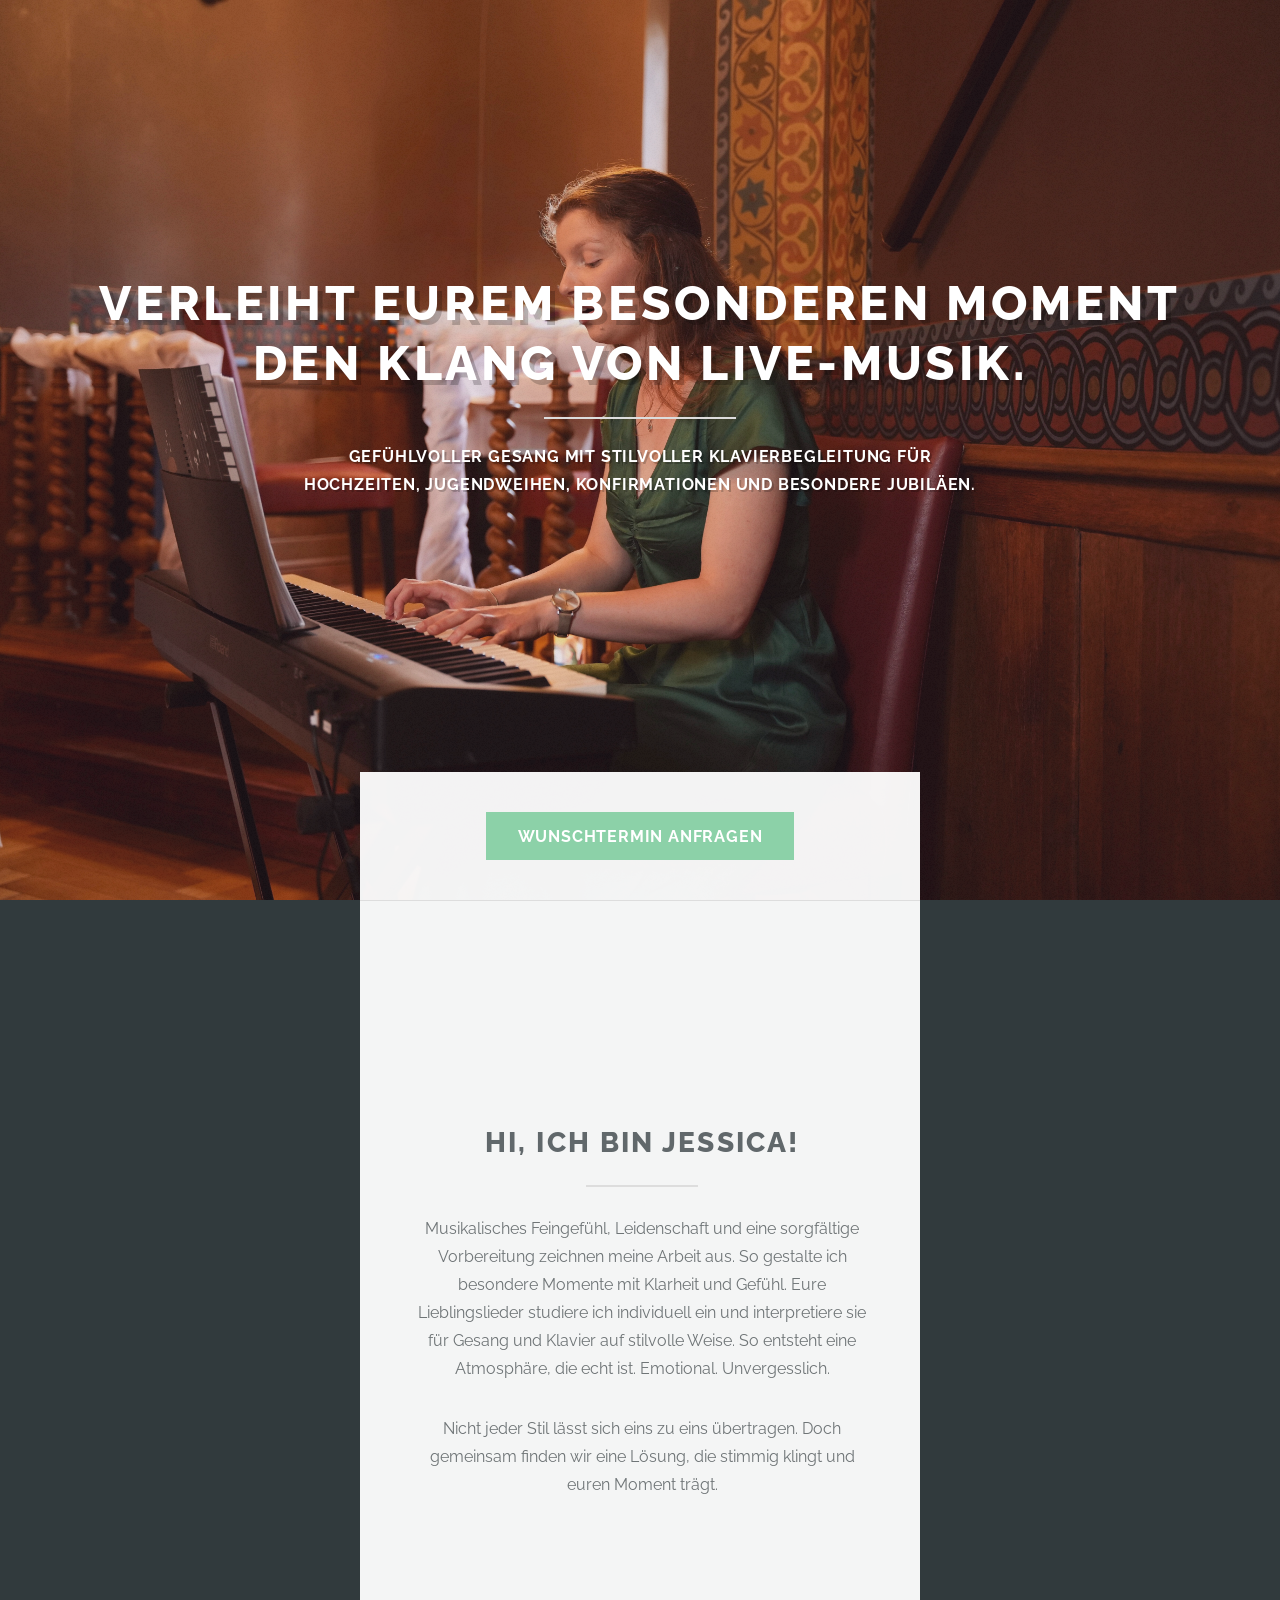
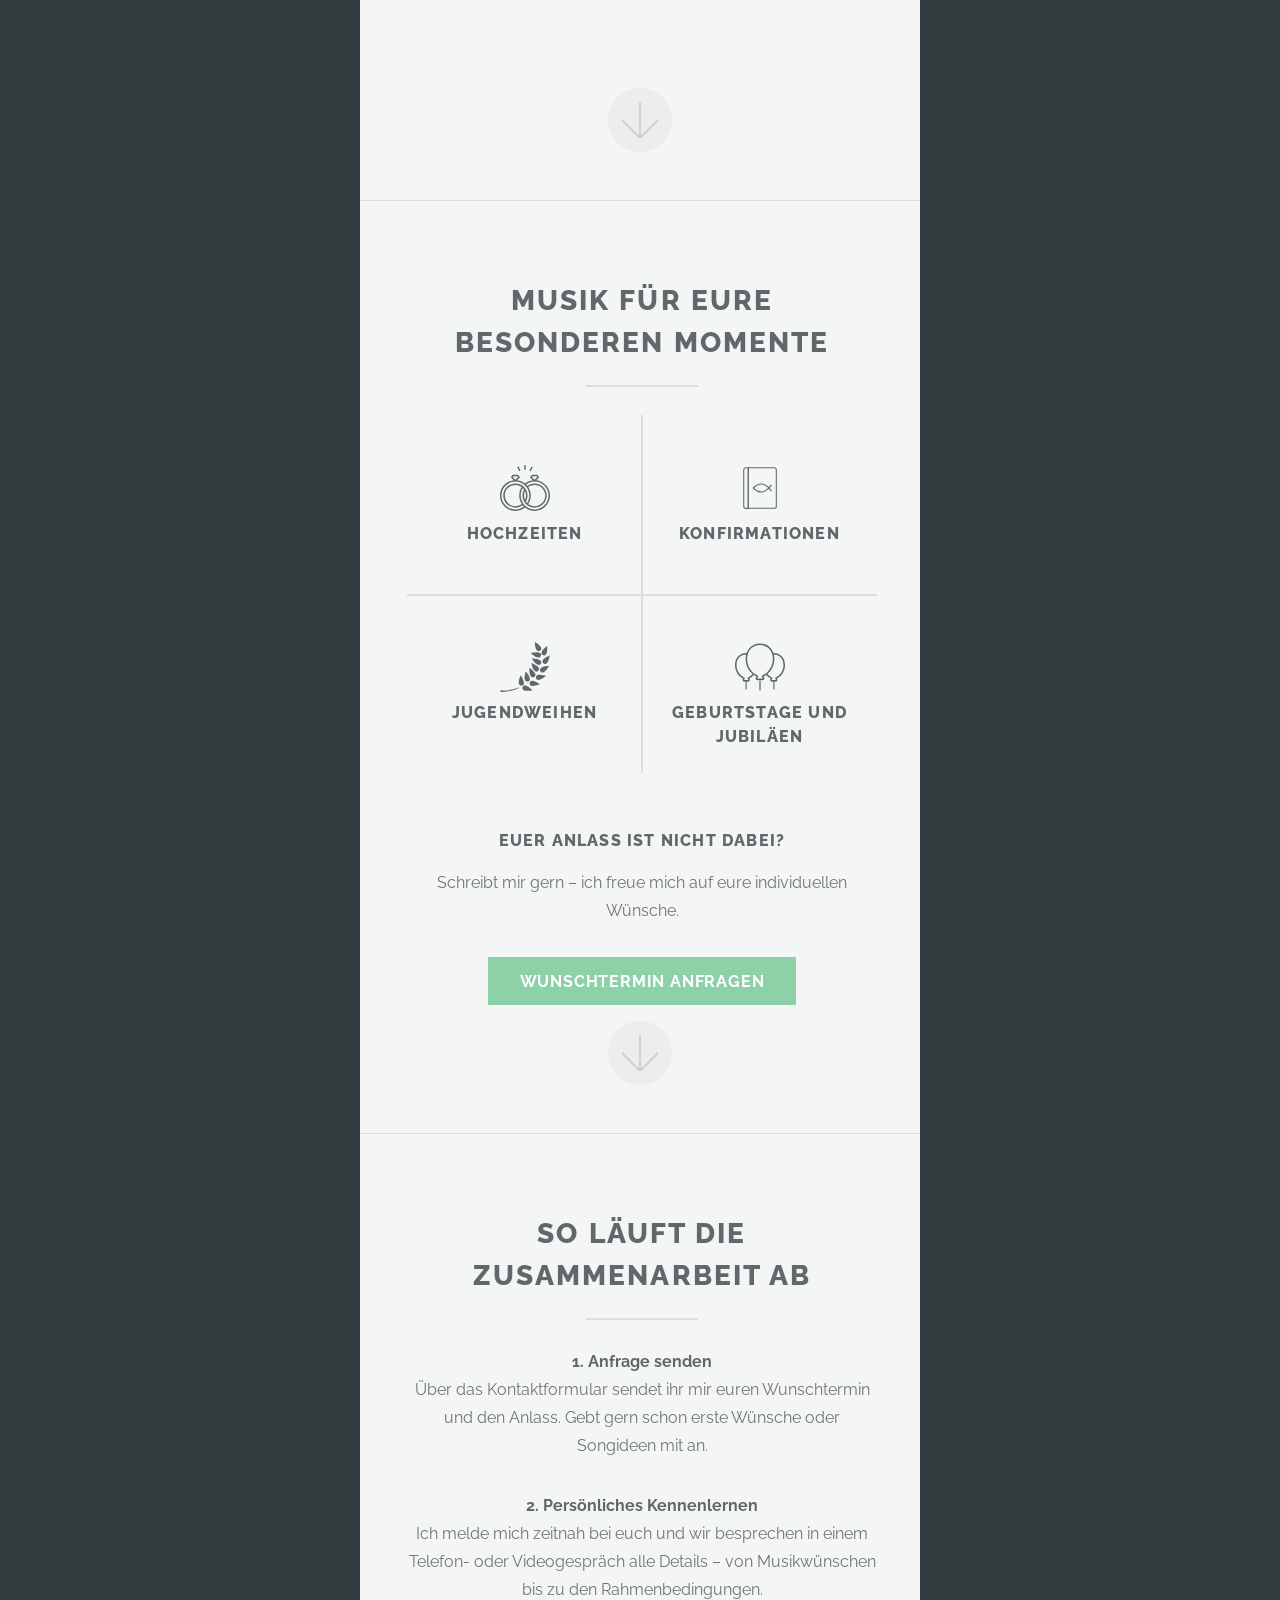
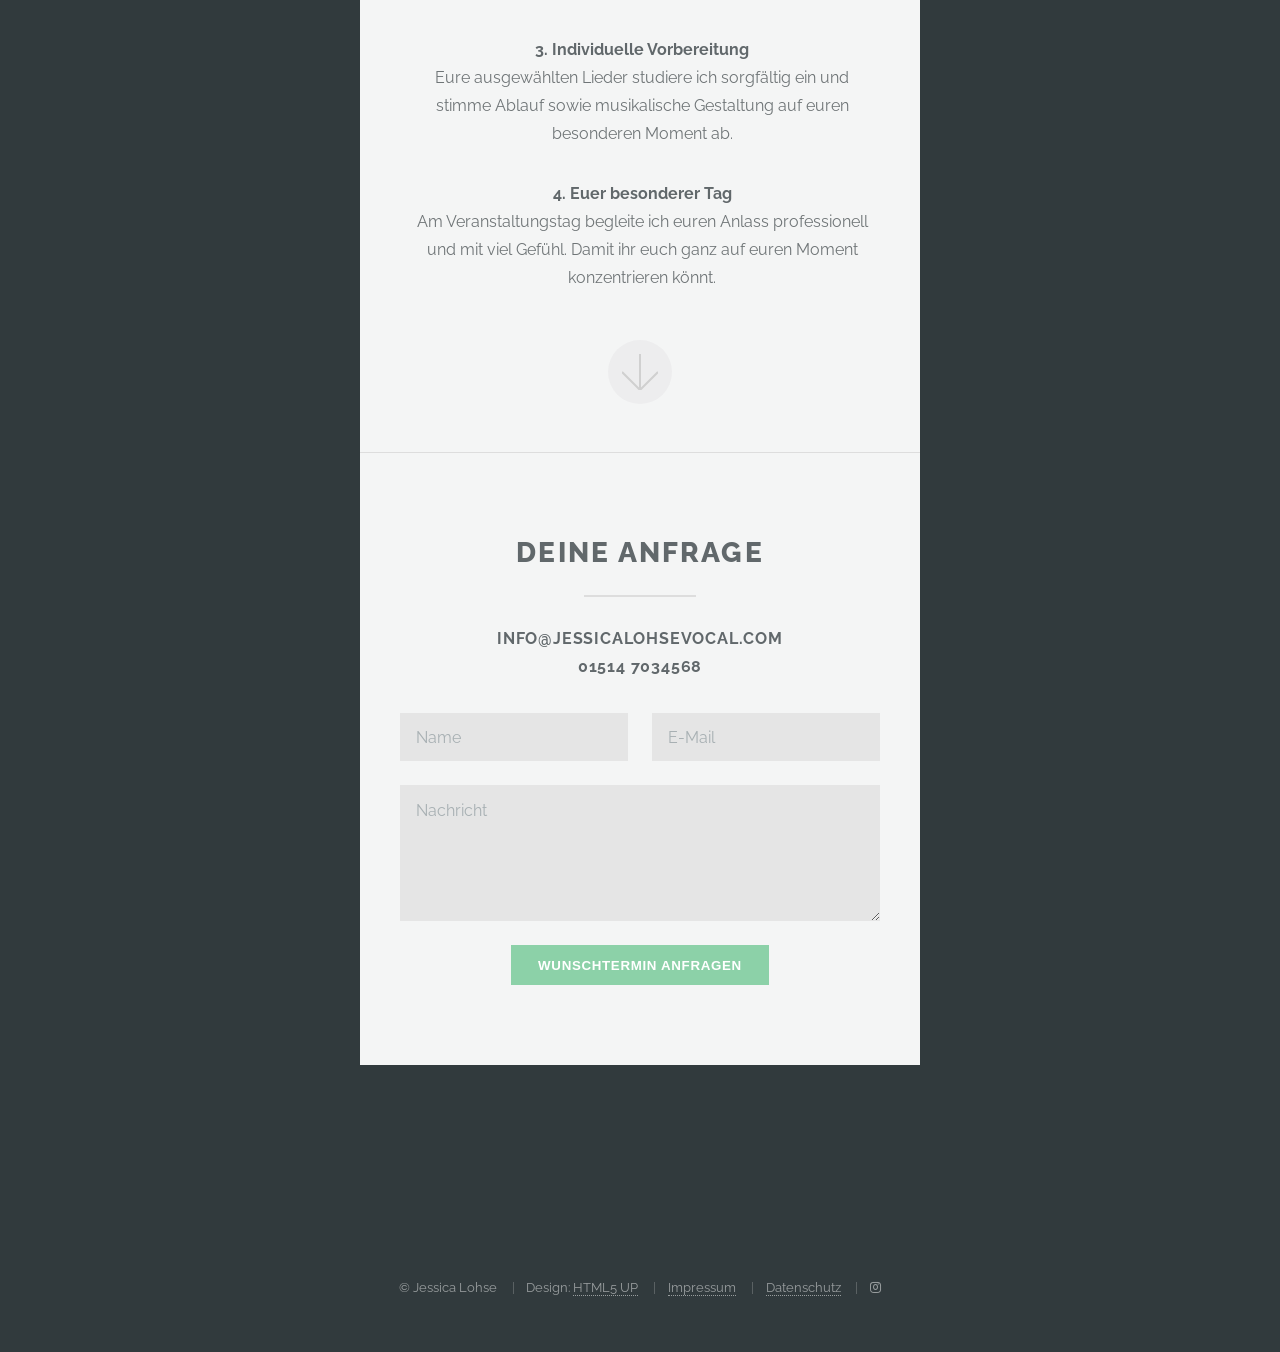
==== index.html @ 5bf58198 "Update index.html" ====
<!DOCTYPE HTML>
<!--
	Highlights by HTML5 UP
	html5up.net | @ajlkn
	Free for personal and commercial use under the CCA 3.0 license (html5up.net/license)
-->
<html>
	<head>
		<title>Highlights by HTML5 UP</title>
		<meta charset="utf-8" />
		<meta name="viewport" content="width=device-width, initial-scale=1, user-scalable=no" />
		<link rel="stylesheet" href="assets/css/main.css" />
	</head>
	<body class="is-preload">

		<!-- Header -->
			<section id="header">
				<header class="major">
					<h1 style="text-shadow: rgba(0,0,0,0.2) 5px 5px;">Verleiht eurem besonderen Moment <br> den Klang von Live-Musik.</h1>
					<p style="text-shadow: rgba(0,0,0,0.2) 2px 2px;">Gefühlvoller Gesang mit stilvoller Klavierbegleitung 
für <br> Hochzeiten, Jugendweihen, Konfirmationen und besondere Jubiläen.</p>
				</header>
				<div class="container">
					<ul class="actions special">
						<li><a href="#footer" class="button primary scrolly">Wunschtermin Anfragen</a></li>
					</ul>
				</div>
			</section>

		<!-- One -->
			<section id="one" class="main special">
				<div class="container">
					<span class="image fit primary">
						<img src="own_images/aboutme_img_1.jpg" alt="" />
						
					</span>
					<div class="content">
						<header class="major">
							<h2>Hi, ich bin Jessica!</h2>
						</header>
						<p>
							Musikalisches Feingefühl, Leidenschaft und eine sorgfältige Vorbereitung zeichnen meine Arbeit aus. So gestalte ich besondere Momente mit Klarheit und Gefühl. Eure Lieblingslieder studiere ich individuell ein und interpretiere sie für Gesang und Klavier auf stilvolle Weise. So entsteht eine Atmosphäre, die echt ist. Emotional. Unvergesslich.
						</p>
						<p>
							Nicht jeder Stil lässt sich eins zu eins übertragen. Doch gemeinsam finden wir eine Lösung, die stimmig klingt und euren Moment trägt.
						</p>
					</div>
					<a href="#two" class="goto-next scrolly">Next</a>
				</div>
			</section>

		<!-- Two -->
			<section id="two" class="main special">
				<div class="container">
					<span class="image fit primary"><img src="own_images/mywork_1.jpg" alt="" /></span>
					<div class="content">
						<header class="major">
							<h2>Musik für eure besonderen Momente</h2>
						</header>
						
						<ul class="icons-grid">
							<li>
								<svg width="50px" height="50px" fill="#61686b" version="1.1" id="Layer_1" xmlns="http://www.w3.org/2000/svg" xmlns:xlink="http://www.w3.org/1999/xlink" 
	 								viewBox="0 0 512 512" xml:space="preserve">
									<g>
										<g>
											<path d="M371.769,176.364l30.47-30.47l-21.71-25.265h-52.305l-21.71,25.265l30.47,30.47
												c-29.557,3.279-57.658,14.863-80.982,33.507c-23.324-18.644-51.425-30.228-80.982-33.507l30.47-30.47l-21.71-25.265h-52.305
												l-21.71,25.265l30.47,30.47C61.471,185.049,0,251.988,0,333.024c0,86.914,70.71,157.625,157.625,157.625
												c35.834,0,70.513-12.2,98.375-34.472c27.862,22.272,62.542,34.472,98.375,34.472C441.29,490.649,512,419.938,512,333.024
												C512,251.988,450.529,185.049,371.769,176.364z M327.237,145.11l7.97-9.275h38.337l7.969,9.275l-27.138,27.138L327.237,145.11z
												M130.486,145.11l7.97-9.275h38.337l7.969,9.275l-27.138,27.138L130.486,145.11z M157.625,475.441
												c-78.529,0-142.417-63.888-142.417-142.417s63.888-142.417,142.417-142.417c34.337,0,67.503,12.392,93.387,34.894
												c8.035,6.984,15.308,14.898,21.618,23.522c17.933,24.508,27.412,53.555,27.412,84.002c0,27.573-7.775,54-22.563,76.946
												c-0.192-0.192-0.376-0.39-0.566-0.583c-0.834-0.847-1.659-1.702-2.465-2.574c-0.357-0.386-0.705-0.781-1.055-1.172
												c-0.661-0.736-1.315-1.479-1.955-2.233c-0.368-0.433-0.731-0.869-1.092-1.308c-0.618-0.751-1.225-1.513-1.823-2.28
												c-0.337-0.432-0.675-0.863-1.005-1.3c-0.655-0.867-1.293-1.748-1.921-2.636c-0.195-0.275-0.396-0.545-0.589-0.823
												c10.887-18.81,16.619-40.153,16.619-62.037c0-21.925-5.759-43.301-16.685-62.137l0.061-0.096l-2.58-4.072
												c-4.983-7.859-10.817-15.117-17.407-21.662c-2.197-2.182-4.478-4.285-6.839-6.304l-6.234-5.332l-0.161,0.22
												c-21.339-15.929-47.37-24.62-74.156-24.62c-68.375,0-124.002,55.628-124.002,124.002s55.627,124.001,124.002,124.001
												c26.853,0,52.947-8.733,74.315-24.737c0.095,0.118,0.196,0.231,0.291,0.348c0.539,0.661,1.092,1.311,1.641,1.964
												c0.423,0.501,0.841,1.007,1.269,1.503c0.586,0.677,1.185,1.342,1.782,2.01c0.409,0.457,0.812,0.92,1.226,1.372
												c0.656,0.716,1.326,1.418,1.995,2.122c0.37,0.389,0.734,0.787,1.108,1.172c0.815,0.841,1.646,1.666,2.48,2.488
												c0.228,0.225,0.449,0.456,0.677,0.68C219.606,465.022,189.107,475.441,157.625,475.441z M289.077,246.04
												c18.767-14.095,41.689-21.81,65.298-21.81c59.989,0,108.794,48.805,108.794,108.794c0,59.989-48.805,108.792-108.794,108.792
												c-23.608,0-46.531-7.715-65.298-21.81c17.142-25.819,26.172-55.735,26.172-86.984C315.249,301.775,306.22,271.858,289.077,246.04z
												M256,379.489c-6.834-14.454-10.418-30.285-10.418-46.465c0-16.18,3.584-32.012,10.418-46.465
												c6.834,14.454,10.418,30.285,10.418,46.465C266.418,349.204,262.834,365.035,256,379.489z M222.923,246.04
												c-17.142,25.819-26.172,55.735-26.172,86.984c0,31.248,9.029,61.165,26.172,86.984c-18.767,14.095-41.69,21.81-65.298,21.81
												c-59.989,0-108.794-48.804-108.794-108.793S97.636,224.23,157.625,224.23C181.234,224.23,204.156,231.945,222.923,246.04z
												M354.375,475.441c-34.337,0-67.503-12.392-93.387-34.894c-8.034-6.983-15.308-14.898-21.618-23.522
												c-17.933-24.508-27.412-53.555-27.412-84.001c0-27.573,7.775-54.001,22.562-76.946c0.194,0.194,0.38,0.394,0.572,0.589
												c0.833,0.845,1.656,1.698,2.46,2.569c0.355,0.384,0.701,0.778,1.05,1.167c0.664,0.739,1.32,1.485,1.964,2.243
												c0.364,0.429,0.724,0.862,1.082,1.296c0.622,0.756,1.233,1.522,1.835,2.294c0.334,0.428,0.669,0.855,0.997,1.289
												c0.655,0.867,1.292,1.748,1.921,2.635c0.196,0.277,0.398,0.548,0.591,0.827c-10.887,18.81-16.619,40.153-16.619,62.038
												c0,21.925,5.759,43.3,16.685,62.136l-0.062,0.096l2.581,4.072c6.643,10.478,14.8,19.888,24.245,27.966l6.234,5.332l0.161-0.221
												c21.34,15.929,47.369,24.62,74.156,24.62c68.375,0,124.002-55.626,124.002-124.001s-55.626-124.001-124.002-124.001
												c-26.853,0-52.947,8.733-74.315,24.738c-0.095-0.118-0.196-0.231-0.291-0.348c-0.538-0.66-1.089-1.309-1.638-1.96
												c-0.424-0.503-0.844-1.011-1.274-1.508c-0.58-0.67-1.173-1.329-1.764-1.989c-0.416-0.464-0.825-0.935-1.246-1.394
												c-0.642-0.701-1.298-1.387-1.951-2.075c-0.385-0.406-0.763-0.818-1.153-1.221c-0.781-0.805-1.577-1.594-2.373-2.382
												c-0.262-0.259-0.516-0.525-0.78-0.783c24.804-19.075,55.302-29.493,86.786-29.493c78.529,0,142.417,63.888,142.417,142.417
												C496.792,411.554,432.904,475.441,354.375,475.441z"/>
										</g>
									</g>
									<g>
										<g>
											<rect x="248.396" y="21.351" width="15.208" height="47.344"/>
										</g>
									</g>
									<g>
										<g>
											
												<rect x="294.983" y="52.217" transform="matrix(0.4198 -0.9076 0.9076 0.4198 130.5873 323.9224)" width="47.343" height="15.207"/>
										</g>
									</g>
									<g>
										<g>
											<rect x="185.738" y="36.156" transform="matrix(0.9076 -0.4198 0.4198 0.9076 -7.2537 86.6932)" width="15.207" height="47.343"/>
										</g>
									</g>
								</svg>
								<h3>Hochzeiten</h3>
							</li>
							<li>
								<svg width="50px" height="50px" viewBox="0 0 48 48" xmlns="http://www.w3.org/2000/svg">
									<defs>
										<style>.a{fill:none;stroke:#61686b;stroke-linecap:round;stroke-linejoin:round;}</style>
									</defs>
									<path class="a" d="M8.4,6.45v35.1a2,2,0,0,0,1.95,2h2.38V4.5H10.35A2,2,0,0,0,8.4,6.45Z"/>
									<path class="a" d="M12.73,4.5v39H37.65a2,2,0,0,0,2-2V6.45a2,2,0,0,0-2-1.95Z"/>
									<path class="a" d="M34.86,21.28c-2.42,3.28-5.75,6.56-9.85,6.56-2.92,0-5.46-1.83-7.55-3.84,2.09-2,4.63-3.84,7.55-3.84,4.1,0,7.43,3.28,9.85,6.56"/>
								</svg>
								<h3>Konfirmationen</h3>
							</li>
							<li>
								<svg height="50px" width="50px" version="1.1" id="Capa_1" xmlns="http://www.w3.org/2000/svg" xmlns:xlink="http://www.w3.org/1999/xlink" 
	 								viewBox="0 0 26 26" xml:space="preserve">
									<g>
										<path style="fill:#61686b;" d="M21.184,2.555c0.688,1.202,0.125,1.662-0.436,1.977c-0.561,0.314-1.235,0.425-1.921-0.774
											C18.136,2.556,18.11,0,18.11,0S20.494,1.354,21.184,2.555z"/>
										<path style="fill:#61686b;" d="M24.16,6.004c-0.595,1.251-1.292,1.053-1.87,0.775c-0.581-0.283-1.056-0.773-0.467-2.02
											c0.595-1.254,2.674-2.736,2.674-2.736S24.751,4.754,24.16,6.004z"/>
										<path style="fill:#61686b;" d="M24.564,10.728c-0.897,1.056-1.521,0.685-2.006,0.267c-0.487-0.421-0.82-1.018,0.07-2.071
											c0.895-1.06,3.291-1.954,3.291-1.954S25.458,9.672,24.564,10.728z"/>
										<path style="fill:#61686b;" d="M20.565,9.336c1.229,0.716,0.978,1.396,0.65,1.949c-0.329,0.554-0.863,0.984-2.09,0.271
											c-1.232-0.715-2.59-2.946-2.59-2.946S19.333,8.622,20.565,9.336z"/>
										<path style="fill:#61686b;" d="M22.944,15.583c-1.202,0.688-1.662,0.128-1.979-0.431c-0.315-0.561-0.426-1.237,0.771-1.925
											c1.201-0.691,3.759-0.721,3.759-0.721S24.145,14.893,22.944,15.583z"/>
										<path style="fill:#61686b;" d="M19.835,13.057c0.88,1.121,0.393,1.659-0.114,2.052c-0.509,0.396-1.169,0.596-2.045-0.521
											c-0.878-1.121-1.312-3.695-1.312-3.695S18.956,11.94,19.835,13.057z"/>
										<path style="fill:#61686b;" d="M20.428,19.678c-1.366,0.24-1.607-0.443-1.716-1.076c-0.108-0.636,0.015-1.307,1.372-1.55
											c1.367-0.243,3.783,0.597,3.783,0.597S21.786,19.434,20.428,19.678z"/>
										<path style="fill:#61686b;" d="M18.198,16.285c0.601,1.292,0,1.704-0.584,1.971c-0.587,0.266-1.271,0.311-1.866-0.975
											c-0.601-1.293-0.432-3.9-0.432-3.9S17.602,14.995,18.198,16.285z"/>
										<path style="fill:#61686b;" d="M15.474,18.787c0.245,1.4-0.438,1.645-1.07,1.753c-0.636,0.103-1.312-0.028-1.555-1.424
											c-0.245-1.404,0.587-3.88,0.587-3.88S15.228,17.385,15.474,18.787z"/>
										<path style="fill:#61686b;" d="M16.792,22.827c-1.409-0.209-1.424-0.937-1.327-1.57c0.104-0.638,0.44-1.234,1.843-1.024
											c1.409,0.211,3.496,1.783,3.496,1.783S18.197,23.037,16.792,22.827z"/>
										<path style="fill:#61686b;" d="M12.398,21.047c0.102,1.42-0.603,1.594-1.244,1.637c-0.643,0.037-1.3-0.164-1.403-1.576
											c-0.098-1.422,0.983-3.799,0.983-3.799S12.299,19.63,12.398,21.047z"/>
										<path style="fill:#61686b;" d="M12.762,25.197c-1.344-0.477-1.221-1.192-1.001-1.796c0.221-0.606,0.668-1.127,2.005-0.654
											c1.342,0.477,3.088,2.419,3.088,2.419S14.1,25.67,12.762,25.197z"/>
										<path style="fill:#61686b;" d="M20.163,5.464c1.366,0.37,1.298,1.096,1.126,1.712c-0.174,0.621-0.579,1.175-1.939,0.806
											c-1.371-0.37-3.243-2.17-3.243-2.17S18.798,5.095,20.163,5.464z"/>
										<path style="fill:#61686b;" d="M10.638,23.44c0,0-6.453,2.538-10.479,1.634C-0.157,25.45,0.605,26,0.605,26
											S6.465,26.091,10.638,23.44z"/>
									</g>
								</svg>
								<h3>Jugendweihen</h3>
							</li>
							<li>
								<svg width="50px" height="50px" version="1.1" id="_x32_" xmlns="http://www.w3.org/2000/svg" xmlns:xlink="http://www.w3.org/1999/xlink" 
									viewBox="0 0 512 512"  xml:space="preserve">
									<style type="text/css">
										.st0{fill:#61686b;}
									</style>
									<g>
										<rect x="392.76" y="410.812" class="st0" width="11.866" height="74.947"/>
										<path class="st0" d="M511.898,241.417c1.332-37.396-10.404-70.917-33.036-94.396c-20.936-21.726-49.986-33.708-81.688-33.708
											c-1.152,0-2.304,0-3.442,0.065c-7.143-21.053-18.336-39.758-33.164-55.065C333.755,30.472,296.605,15.171,256,15.171
											c-40.599,0-77.756,15.301-104.56,43.141c-14.823,15.307-26.015,34.012-33.158,55.065c-1.152-0.065-2.304-0.065-3.449-0.065
											c-31.709,0-60.752,11.982-81.689,33.708c-22.632,23.48-34.375,57-33.042,94.396C2.587,312.029,46.575,356.872,81.855,374.6
											l-3.028,7.861c-2.058,5.39-1.333,11.439,1.993,16.227c3.209,4.651,8.592,7.433,14.285,7.433h39.389
											c5.81,0,11.193-2.84,14.344-7.433c3.332-4.788,4.056-10.838,1.999-16.227l-3.028-7.861c14.648-7.382,30.797-19.429,44.837-36.121
											c8.773,6.289,17.488,11.309,25.711,15.185l-5.318,13.011c-2.238,5.383-1.63,11.556,1.566,16.33
											c3.274,4.846,8.722,7.751,14.532,7.751H256h26.876c5.81,0,11.257-2.905,14.518-7.751c3.209-4.775,3.817-10.948,1.579-16.33
											l-5.332-13.011c8.23-3.876,16.938-8.896,25.724-15.185c14.027,16.692,30.189,28.74,44.823,36.121l-3.028,7.861
											c-2.044,5.39-1.32,11.439,2.006,16.227c3.145,4.593,8.528,7.433,14.338,7.433h39.402c5.68,0,11.063-2.782,14.272-7.433
											c3.325-4.788,4.05-10.838,1.992-16.227l-3.014-7.861C465.431,356.872,509.413,312.029,511.898,241.417z M127.598,365.82
											l8.527,22.276l-0.181,1.572c-0.362,0.479-0.841,0.725-1.45,0.725H95.106c-0.543,0-1.093-0.246-1.397-0.725l-0.182-1.572
											l8.476-22.276c-33.281-9.737-83.681-53.849-86.166-124.947c-2.484-67.895,41.692-111.282,97.967-111.826
											c-3.752,15.916-5.39,32.919-4.782,50.647c2.478,69.046,35.52,119.02,71.163,149.157C163.48,348.578,143.579,361.169,127.598,365.82
											z M322.316,316.267c-4.115,3.63-8.282,6.839-12.461,9.802c-12.824,9.136-25.595,15.431-36.904,18.698l11.49,27.891l-0.181,1.579
											c-0.297,0.486-0.841,0.783-1.384,0.783H256h-26.863c-0.544,0-1.087-0.298-1.391-0.783l-0.188-1.579l11.497-27.891
											c-11.309-3.268-24.08-9.563-36.91-18.698c-4.18-2.963-8.347-6.172-12.462-9.802c-32.796-28.137-62.745-74.792-64.932-137.117
											c-0.666-17.669,1.087-34.122,4.969-49.074c1.268-5.266,2.84-10.287,4.658-15.185C153.865,62.187,200.63,30.899,256,30.899
											c55.37,0,102.146,31.288,121.634,83.992c1.812,4.898,3.377,9.919,4.659,15.185c3.868,14.952,5.629,31.405,4.956,49.074
											C385.074,241.475,355.119,288.13,322.316,316.267z M409.996,365.82l8.476,22.276l-0.181,1.572
											c-0.298,0.479-0.841,0.725-1.384,0.725h-39.402c-0.595,0-1.087-0.246-1.449-0.725l-0.181-1.572l8.54-22.276
											c-15.981-4.652-35.895-17.242-52.588-36.969c35.636-30.137,68.672-80.11,71.156-149.157c0.608-17.728-1.035-34.731-4.788-50.647
											c56.288,0.544,100.452,43.931,97.968,111.826C493.691,311.971,443.277,356.083,409.996,365.82z"/>
										<polygon class="st0" points="249.581,397.231 249.581,496.829 256,496.829 262.418,496.829 262.418,397.231 256,397.231 	"/>
										<rect x="107.373" y="410.812" class="st0" width="11.872" height="74.947"/>
									</g>
								</svg>
								<h3>Geburtstage und Jubiläen</h3>
							</li>
						</ul>
						<h3>Euer Anlass ist nicht dabei?</h3>
						<p>Schreibt mir gern – ich freue mich auf eure individuellen Wünsche.</p>
						<a href="#footer" class="button primary scrolly">Wunschtermin Anfragen</a>
					</div>
					<a href="#three" class="goto-next scrolly">Next</a>
				</div>
			</section>

		<!-- Three -->
			<section id="three" class="main special">
				<div class="container">
					<span class="image fit primary"><img src="own_images/coworking.JPG" alt="" /></span>
					<div class="content">
						<header class="major">
							<h2>So läuft die Zusammenarbeit ab</h2>
						</header>
						<p>
							<strong>1. Anfrage senden</strong> <br>
							Über das Kontaktformular sendet ihr mir euren Wunschtermin und den Anlass. Gebt gern schon erste Wünsche oder Songideen mit an.
						</p>
						
						<p>
							<strong>2. Persönliches Kennenlernen</strong> <br>
							Ich melde mich zeitnah bei euch und wir besprechen in einem Telefon- oder Videogespräch alle Details – von Musikwünschen bis zu den Rahmenbedingungen.

						</p>
						<p>
							<strong>3. Individuelle Vorbereitung</strong> <br>
													Eure ausgewählten Lieder studiere ich sorgfältig ein und stimme Ablauf sowie musikalische Gestaltung auf euren besonderen Moment ab.

						</p>
						<p>
							<strong>4. Euer besonderer Tag</strong> <br>
													Am Veranstaltungstag begleite ich euren Anlass professionell und mit viel Gefühl. Damit ihr euch ganz auf euren Moment konzentrieren könnt.

						</p>
					</div>
					<a href="#footer" class="goto-next scrolly">Next</a>
				</div>
			</section>

		<!-- Footer -->
			<section id="footer">
				<div class="container">
					<header class="major">
						<h2>Deine Anfrage</h2>
						<p>
							<strong>info@jessicalohsevocal.com</strong> <br>
							<strong>01514 7034568</strong>
						</p>
					</header>
					<form method="POST" action="https://api.web3forms.com/submit">
						<input type="hidden" name="access_key" value="aa236742-1a58-4587-9220-09e4fc767506">
						<div class="row gtr-uniform">
							<div class="col-6 col-12-xsmall">
								<input type="text" name="name" id="name" placeholder="Name" required />
							</div>

							<div class="col-6 col-12-xsmall">
								<input type="email" name="email" id="email" placeholder="E-Mail" required/>
							</div>

							<div class="col-12">
								<textarea name="message" id="message" placeholder="Nachricht" rows="4" required></textarea>
							</div>

							<div class="col-12">
								<ul class="actions special">
									<li>
										<button type="submit" class="primary">Wunschtermin anfragen</button>
									</li>								
								</ul>
							</div>
						</div>
					</form>
				</div>
				<footer>
					<!-- <ul class="icons">
						<li><a href="#" class="icon brands alt fa-twitter"><span class="label">Twitter</span></a></li>
						<li><a href="#" class="icon brands alt fa-facebook-f"><span class="label">Facebook</span></a></li>
						
						<li><a href="#" class="icon brands alt fa-dribbble"><span class="label">Dribbble</span></a></li>
						<li><a href="#" class="icon solid alt fa-envelope"><span class="label">Email</span></a></li>
					</ul> -->
					<ul class="copyright">
						<li>&copy; Jessica Lohse</li>
						<li>Design: <a href="http://html5up.net">HTML5 UP</a></li>
						<li><a href="">Impressum</a></li>
						<li><a href="">Datenschutz</a></li>
													<li><a href="https://www.instagram.com/jessicalohse.vocal?igsh=ZjdveWV4OG1zZ3Jj" class="icon brands alt fa-instagram"><span class="label">Instagram</span></a></li>

					</ul>
				</footer>
			</section>

		<!-- Scripts -->
			<script src="assets/js/jquery.min.js"></script>
			<script src="assets/js/jquery.scrollex.min.js"></script>
			<script src="assets/js/jquery.scrolly.min.js"></script>
			<script src="assets/js/browser.min.js"></script>
			<script src="assets/js/breakpoints.min.js"></script>
			<script src="assets/js/util.js"></script>
			<script src="assets/js/main.js"></script>

	</body>
</html>
---- assets/css/main.css ----
@import url("fontawesome-all.min.css");
@import url("https://fonts.googleapis.com/css?family=Raleway:400,400italic,700,800");

/*
	Highlights by HTML5 UP
	html5up.net | @ajlkn
	Free for personal and commercial use under the CCA 3.0 license (html5up.net/license)
*/





html, body, div, span, applet, object,
iframe, h1, h2, h3, h4, h5, h6, p, blockquote,
pre, a, abbr, acronym, address, big, cite,
code, del, dfn, em, img, ins, kbd, q, s, samp,
small, strike, strong, sub, sup, tt, var, b,
u, i, center, dl, dt, dd, ol, ul, li, fieldset,
form, label, legend, table, caption, tbody,
tfoot, thead, tr, th, td, article, aside,
canvas, details, embed, figure, figcaption,
footer, header, hgroup, menu, nav, output, ruby,
section, summary, time, mark, audio, video {
	margin: 0;
	padding: 0;
	border: 0;
	font-size: 100%;
	font: inherit;
	vertical-align: baseline;}

article, aside, details, figcaption, figure,
footer, header, hgroup, menu, nav, section {
	display: block;}

body {
	line-height: 1;
}

ol, ul {
	list-style: none;
}

blockquote, q {
	quotes: none;
}

	blockquote:before, blockquote:after, q:before, q:after {
		content: '';
		content: none;
	}

table {
	border-collapse: collapse;
	border-spacing: 0;
}

body {
	-webkit-text-size-adjust: none;
}

mark {
	background-color: transparent;
	color: inherit;
}

input::-moz-focus-inner {
	border: 0;
	padding: 0;
}

input, select, textarea {
	-moz-appearance: none;
	-webkit-appearance: none;
	-ms-appearance: none;
	appearance: none;
}

/* Basic */

	html {
		box-sizing: border-box;
	}

	*, *:before, *:after {
		box-sizing: inherit;
	}

	html {
		background-color: #313a3d;
		background-attachment: fixed,						fixed;
		background-image: url("images/overlay.png"), url("../../own_images/hero_img.jpg");
		background-position: top left,					center center;
		background-repeat: repeat,						none;
		background-size: auto,						cover;
	}

	html.is-preload *, html.is-preload *:before, html.is-preload *:after {
		-moz-animation: none !important;
		-webkit-animation: none !important;
		-ms-animation: none !important;
		animation: none !important;
		-moz-transition: none !important;
		-webkit-transition: none !important;
		-ms-transition: none !important;
		transition: none !important;
	}

	html.is-touch {
		height: 100vh;
		overflow: hidden;
	}

		html.is-touch #wrapper {
			-webkit-backface-visibility: hidden;
			-webkit-overflow-scrolling: touch;
			-webkit-transform: translate3d(0, 0, 0);
			height: 100vh;
			overflow: auto;
		}

	body, input, select, textarea {
		color: #6f7577;
		font-family: "Raleway", "Helvetica", sans-serif;
		font-size: 15pt;
		font-weight: 400;
		line-height: 1.75em;
	}

	a {
		-moz-transition: color 0.2s ease-in-out, border-bottom-color 0.2s ease-in-out;
		-webkit-transition: color 0.2s ease-in-out, border-bottom-color 0.2s ease-in-out;
		-ms-transition: color 0.2s ease-in-out, border-bottom-color 0.2s ease-in-out;
		transition: color 0.2s ease-in-out, border-bottom-color 0.2s ease-in-out;
		border-bottom: dotted 1px;
		color: #8cd1a8;
		text-decoration: none;
	}

		a:hover {
			border-bottom-color: transparent !important;
			color: #8cd1a8 !important;
			text-decoration: none;
		}

	strong, b {
		color: #61686b;
		font-weight: 700;
	}

	em, i {
		font-style: italic;
	}

	p {
		margin: 0 0 2em 0;
	}

	h1, h2, h3, h4, h5, h6 {
		color: #61686b;
		font-weight: 800;
		letter-spacing: 0.075em;
		line-height: 1em;
		margin: 0 0 1em 0;
		text-transform: uppercase;
	}

		h1 a, h2 a, h3 a, h4 a, h5 a, h6 a {
			color: inherit;
			text-decoration: none;
		}

	h2 {
		font-size: 1.75em;
		line-height: 1.5em;
	}

	h3 {
		font-size: 1em;
		line-height: 1.5em;
	}

	h4 {
		font-size: 0.9em;
		line-height: 1.5em;
	}

	h5 {
		font-size: 0.8em;
		line-height: 1.5em;
	}

	h6 {
		font-size: 0.7em;
		line-height: 1.5em;
	}

	sub {
		font-size: 0.8em;
		position: relative;
		top: 0.5em;
	}

	sup {
		font-size: 0.8em;
		position: relative;
		top: -0.5em;
	}

	hr {
		border: 0;
		border-bottom: solid 1px #dddddd;
		margin: 2em 0;
	}

		hr.major {
			margin: 3em 0;
		}

	blockquote {
		border-left: solid 6px #dddddd;
		font-style: italic;
		margin: 0 0 2em 0;
		padding: 0.5em 0 0.5em 1.5em;
	}

	code {
		background: rgba(144, 144, 144, 0.075);
		font-family: "Courier New", monospace;
		font-size: 0.9em;
		margin: 0 0.25em;
		padding: 0.25em 0.65em;
	}

	pre {
		-webkit-overflow-scrolling: touch;
		font-family: "Courier New", monospace;
		font-size: 0.9em;
		margin: 0 0 2em 0;
	}

		pre code {
			display: block;
			line-height: 1.75em;
			padding: 1em 1.5em;
			overflow-x: auto;
		}

	.align-left {
		text-align: left;
	}

	.align-center {
		text-align: center;
	}

	.align-right {
		text-align: right;
	}

/* Container */

	.container {
		margin: 0 auto;
		max-width: calc(100% - 4em);
		width: 35em;
	}

		.container.xsmall {
			width: 8.75em;
		}

		.container.small {
			width: 17.5em;
		}

		.container.medium {
			width: 26.25em;
		}

		.container.large {
			width: 43.75em;
		}

		.container.xlarge {
			width: 52.5em;
		}

		.container.max {
			width: 100%;
		}

		@media screen and (max-width: 980px) {

			.container {
				width: 80% !important;
				max-width: 100% !important;
			}

		}

		@media screen and (max-width: 480px) {

			.container {
				width: 100% !important;
			}

		}

/* Row */

	.row {
		display: flex;
		flex-wrap: wrap;
		box-sizing: border-box;
		align-items: stretch;
	}

		.row > * {
			box-sizing: border-box;
		}

		.row.gtr-uniform > * > :last-child {
			margin-bottom: 0;
		}

		.row.aln-left {
			justify-content: flex-start;
		}

		.row.aln-center {
			justify-content: center;
		}

		.row.aln-right {
			justify-content: flex-end;
		}

		.row.aln-top {
			align-items: flex-start;
		}

		.row.aln-middle {
			align-items: center;
		}

		.row.aln-bottom {
			align-items: flex-end;
		}

		.row > .imp {
			order: -1;
		}

		.row > .col-1 {
			width: 8.33333%;
		}

		.row > .off-1 {
			margin-left: 8.33333%;
		}

		.row > .col-2 {
			width: 16.66667%;
		}

		.row > .off-2 {
			margin-left: 16.66667%;
		}

		.row > .col-3 {
			width: 25%;
		}

		.row > .off-3 {
			margin-left: 25%;
		}

		.row > .col-4 {
			width: 33.33333%;
		}

		.row > .off-4 {
			margin-left: 33.33333%;
		}

		.row > .col-5 {
			width: 41.66667%;
		}

		.row > .off-5 {
			margin-left: 41.66667%;
		}

		.row > .col-6 {
			width: 50%;
		}

		.row > .off-6 {
			margin-left: 50%;
		}

		.row > .col-7 {
			width: 58.33333%;
		}

		.row > .off-7 {
			margin-left: 58.33333%;
		}

		.row > .col-8 {
			width: 66.66667%;
		}

		.row > .off-8 {
			margin-left: 66.66667%;
		}

		.row > .col-9 {
			width: 75%;
		}

		.row > .off-9 {
			margin-left: 75%;
		}

		.row > .col-10 {
			width: 83.33333%;
		}

		.row > .off-10 {
			margin-left: 83.33333%;
		}

		.row > .col-11 {
			width: 91.66667%;
		}

		.row > .off-11 {
			margin-left: 91.66667%;
		}

		.row > .col-12 {
			width: 100%;
		}

		.row > .off-12 {
			margin-left: 100%;
		}

		.row.gtr-0 {
			margin-top: 0;
			margin-left: 0em;
		}

			.row.gtr-0 > * {
				padding: 0 0 0 0em;
			}

			.row.gtr-0.gtr-uniform {
				margin-top: 0em;
			}

				.row.gtr-0.gtr-uniform > * {
					padding-top: 0em;
				}

		.row.gtr-25 {
			margin-top: 0;
			margin-left: -0.375em;
		}

			.row.gtr-25 > * {
				padding: 0 0 0 0.375em;
			}

			.row.gtr-25.gtr-uniform {
				margin-top: -0.375em;
			}

				.row.gtr-25.gtr-uniform > * {
					padding-top: 0.375em;
				}

		.row.gtr-50 {
			margin-top: 0;
			margin-left: -0.75em;
		}

			.row.gtr-50 > * {
				padding: 0 0 0 0.75em;
			}

			.row.gtr-50.gtr-uniform {
				margin-top: -0.75em;
			}

				.row.gtr-50.gtr-uniform > * {
					padding-top: 0.75em;
				}

		.row {
			margin-top: 0;
			margin-left: -1.5em;
		}

			.row > * {
				padding: 0 0 0 1.5em;
			}

			.row.gtr-uniform {
				margin-top: -1.5em;
			}

				.row.gtr-uniform > * {
					padding-top: 1.5em;
				}

		.row.gtr-150 {
			margin-top: 0;
			margin-left: -2.25em;
		}

			.row.gtr-150 > * {
				padding: 0 0 0 2.25em;
			}

			.row.gtr-150.gtr-uniform {
				margin-top: -2.25em;
			}

				.row.gtr-150.gtr-uniform > * {
					padding-top: 2.25em;
				}

		.row.gtr-200 {
			margin-top: 0;
			margin-left: -3em;
		}

			.row.gtr-200 > * {
				padding: 0 0 0 3em;
			}

			.row.gtr-200.gtr-uniform {
				margin-top: -3em;
			}

				.row.gtr-200.gtr-uniform > * {
					padding-top: 3em;
				}

		@media screen and (max-width: 1680px) {

			.row {
				display: flex;
				flex-wrap: wrap;
				box-sizing: border-box;
				align-items: stretch;
			}

				.row > * {
					box-sizing: border-box;
				}

				.row.gtr-uniform > * > :last-child {
					margin-bottom: 0;
				}

				.row.aln-left {
					justify-content: flex-start;
				}

				.row.aln-center {
					justify-content: center;
				}

				.row.aln-right {
					justify-content: flex-end;
				}

				.row.aln-top {
					align-items: flex-start;
				}

				.row.aln-middle {
					align-items: center;
				}

				.row.aln-bottom {
					align-items: flex-end;
				}

				.row > .imp-large {
					order: -1;
				}

				.row > .col-1-large {
					width: 8.33333%;
				}

				.row > .off-1-large {
					margin-left: 8.33333%;
				}

				.row > .col-2-large {
					width: 16.66667%;
				}

				.row > .off-2-large {
					margin-left: 16.66667%;
				}

				.row > .col-3-large {
					width: 25%;
				}

				.row > .off-3-large {
					margin-left: 25%;
				}

				.row > .col-4-large {
					width: 33.33333%;
				}

				.row > .off-4-large {
					margin-left: 33.33333%;
				}

				.row > .col-5-large {
					width: 41.66667%;
				}

				.row > .off-5-large {
					margin-left: 41.66667%;
				}

				.row > .col-6-large {
					width: 50%;
				}

				.row > .off-6-large {
					margin-left: 50%;
				}

				.row > .col-7-large {
					width: 58.33333%;
				}

				.row > .off-7-large {
					margin-left: 58.33333%;
				}

				.row > .col-8-large {
					width: 66.66667%;
				}

				.row > .off-8-large {
					margin-left: 66.66667%;
				}

				.row > .col-9-large {
					width: 75%;
				}

				.row > .off-9-large {
					margin-left: 75%;
				}

				.row > .col-10-large {
					width: 83.33333%;
				}

				.row > .off-10-large {
					margin-left: 83.33333%;
				}

				.row > .col-11-large {
					width: 91.66667%;
				}

				.row > .off-11-large {
					margin-left: 91.66667%;
				}

				.row > .col-12-large {
					width: 100%;
				}

				.row > .off-12-large {
					margin-left: 100%;
				}

				.row.gtr-0 {
					margin-top: 0;
					margin-left: 0em;
				}

					.row.gtr-0 > * {
						padding: 0 0 0 0em;
					}

					.row.gtr-0.gtr-uniform {
						margin-top: 0em;
					}

						.row.gtr-0.gtr-uniform > * {
							padding-top: 0em;
						}

				.row.gtr-25 {
					margin-top: 0;
					margin-left: -0.375em;
				}

					.row.gtr-25 > * {
						padding: 0 0 0 0.375em;
					}

					.row.gtr-25.gtr-uniform {
						margin-top: -0.375em;
					}

						.row.gtr-25.gtr-uniform > * {
							padding-top: 0.375em;
						}

				.row.gtr-50 {
					margin-top: 0;
					margin-left: -0.75em;
				}

					.row.gtr-50 > * {
						padding: 0 0 0 0.75em;
					}

					.row.gtr-50.gtr-uniform {
						margin-top: -0.75em;
					}

						.row.gtr-50.gtr-uniform > * {
							padding-top: 0.75em;
						}

				.row {
					margin-top: 0;
					margin-left: -1.5em;
				}

					.row > * {
						padding: 0 0 0 1.5em;
					}

					.row.gtr-uniform {
						margin-top: -1.5em;
					}

						.row.gtr-uniform > * {
							padding-top: 1.5em;
						}

				.row.gtr-150 {
					margin-top: 0;
					margin-left: -2.25em;
				}

					.row.gtr-150 > * {
						padding: 0 0 0 2.25em;
					}

					.row.gtr-150.gtr-uniform {
						margin-top: -2.25em;
					}

						.row.gtr-150.gtr-uniform > * {
							padding-top: 2.25em;
						}

				.row.gtr-200 {
					margin-top: 0;
					margin-left: -3em;
				}

					.row.gtr-200 > * {
						padding: 0 0 0 3em;
					}

					.row.gtr-200.gtr-uniform {
						margin-top: -3em;
					}

						.row.gtr-200.gtr-uniform > * {
							padding-top: 3em;
						}

		}

		@media screen and (max-width: 980px) {

			.row {
				display: flex;
				flex-wrap: wrap;
				box-sizing: border-box;
				align-items: stretch;
			}

				.row > * {
					box-sizing: border-box;
				}

				.row.gtr-uniform > * > :last-child {
					margin-bottom: 0;
				}

				.row.aln-left {
					justify-content: flex-start;
				}

				.row.aln-center {
					justify-content: center;
				}

				.row.aln-right {
					justify-content: flex-end;
				}

				.row.aln-top {
					align-items: flex-start;
				}

				.row.aln-middle {
					align-items: center;
				}

				.row.aln-bottom {
					align-items: flex-end;
				}

				.row > .imp-medium {
					order: -1;
				}

				.row > .col-1-medium {
					width: 8.33333%;
				}

				.row > .off-1-medium {
					margin-left: 8.33333%;
				}

				.row > .col-2-medium {
					width: 16.66667%;
				}

				.row > .off-2-medium {
					margin-left: 16.66667%;
				}

				.row > .col-3-medium {
					width: 25%;
				}

				.row > .off-3-medium {
					margin-left: 25%;
				}

				.row > .col-4-medium {
					width: 33.33333%;
				}

				.row > .off-4-medium {
					margin-left: 33.33333%;
				}

				.row > .col-5-medium {
					width: 41.66667%;
				}

				.row > .off-5-medium {
					margin-left: 41.66667%;
				}

				.row > .col-6-medium {
					width: 50%;
				}

				.row > .off-6-medium {
					margin-left: 50%;
				}

				.row > .col-7-medium {
					width: 58.33333%;
				}

				.row > .off-7-medium {
					margin-left: 58.33333%;
				}

				.row > .col-8-medium {
					width: 66.66667%;
				}

				.row > .off-8-medium {
					margin-left: 66.66667%;
				}

				.row > .col-9-medium {
					width: 75%;
				}

				.row > .off-9-medium {
					margin-left: 75%;
				}

				.row > .col-10-medium {
					width: 83.33333%;
				}

				.row > .off-10-medium {
					margin-left: 83.33333%;
				}

				.row > .col-11-medium {
					width: 91.66667%;
				}

				.row > .off-11-medium {
					margin-left: 91.66667%;
				}

				.row > .col-12-medium {
					width: 100%;
				}

				.row > .off-12-medium {
					margin-left: 100%;
				}

				.row.gtr-0 {
					margin-top: 0;
					margin-left: 0em;
				}

					.row.gtr-0 > * {
						padding: 0 0 0 0em;
					}

					.row.gtr-0.gtr-uniform {
						margin-top: 0em;
					}

						.row.gtr-0.gtr-uniform > * {
							padding-top: 0em;
						}

				.row.gtr-25 {
					margin-top: 0;
					margin-left: -0.375em;
				}

					.row.gtr-25 > * {
						padding: 0 0 0 0.375em;
					}

					.row.gtr-25.gtr-uniform {
						margin-top: -0.375em;
					}

						.row.gtr-25.gtr-uniform > * {
							padding-top: 0.375em;
						}

				.row.gtr-50 {
					margin-top: 0;
					margin-left: -0.75em;
				}

					.row.gtr-50 > * {
						padding: 0 0 0 0.75em;
					}

					.row.gtr-50.gtr-uniform {
						margin-top: -0.75em;
					}

						.row.gtr-50.gtr-uniform > * {
							padding-top: 0.75em;
						}

				.row {
					margin-top: 0;
					margin-left: -1.5em;
				}

					.row > * {
						padding: 0 0 0 1.5em;
					}

					.row.gtr-uniform {
						margin-top: -1.5em;
					}

						.row.gtr-uniform > * {
							padding-top: 1.5em;
						}

				.row.gtr-150 {
					margin-top: 0;
					margin-left: -2.25em;
				}

					.row.gtr-150 > * {
						padding: 0 0 0 2.25em;
					}

					.row.gtr-150.gtr-uniform {
						margin-top: -2.25em;
					}

						.row.gtr-150.gtr-uniform > * {
							padding-top: 2.25em;
						}

				.row.gtr-200 {
					margin-top: 0;
					margin-left: -3em;
				}

					.row.gtr-200 > * {
						padding: 0 0 0 3em;
					}

					.row.gtr-200.gtr-uniform {
						margin-top: -3em;
					}

						.row.gtr-200.gtr-uniform > * {
							padding-top: 3em;
						}

		}

		@media screen and (max-width: 736px) {

			.row {
				display: flex;
				flex-wrap: wrap;
				box-sizing: border-box;
				align-items: stretch;
			}

				.row > * {
					box-sizing: border-box;
				}

				.row.gtr-uniform > * > :last-child {
					margin-bottom: 0;
				}

				.row.aln-left {
					justify-content: flex-start;
				}

				.row.aln-center {
					justify-content: center;
				}

				.row.aln-right {
					justify-content: flex-end;
				}

				.row.aln-top {
					align-items: flex-start;
				}

				.row.aln-middle {
					align-items: center;
				}

				.row.aln-bottom {
					align-items: flex-end;
				}

				.row > .imp-small {
					order: -1;
				}

				.row > .col-1-small {
					width: 8.33333%;
				}

				.row > .off-1-small {
					margin-left: 8.33333%;
				}

				.row > .col-2-small {
					width: 16.66667%;
				}

				.row > .off-2-small {
					margin-left: 16.66667%;
				}

				.row > .col-3-small {
					width: 25%;
				}

				.row > .off-3-small {
					margin-left: 25%;
				}

				.row > .col-4-small {
					width: 33.33333%;
				}

				.row > .off-4-small {
					margin-left: 33.33333%;
				}

				.row > .col-5-small {
					width: 41.66667%;
				}

				.row > .off-5-small {
					margin-left: 41.66667%;
				}

				.row > .col-6-small {
					width: 50%;
				}

				.row > .off-6-small {
					margin-left: 50%;
				}

				.row > .col-7-small {
					width: 58.33333%;
				}

				.row > .off-7-small {
					margin-left: 58.33333%;
				}

				.row > .col-8-small {
					width: 66.66667%;
				}

				.row > .off-8-small {
					margin-left: 66.66667%;
				}

				.row > .col-9-small {
					width: 75%;
				}

				.row > .off-9-small {
					margin-left: 75%;
				}

				.row > .col-10-small {
					width: 83.33333%;
				}

				.row > .off-10-small {
					margin-left: 83.33333%;
				}

				.row > .col-11-small {
					width: 91.66667%;
				}

				.row > .off-11-small {
					margin-left: 91.66667%;
				}

				.row > .col-12-small {
					width: 100%;
				}

				.row > .off-12-small {
					margin-left: 100%;
				}

				.row.gtr-0 {
					margin-top: 0;
					margin-left: 0em;
				}

					.row.gtr-0 > * {
						padding: 0 0 0 0em;
					}

					.row.gtr-0.gtr-uniform {
						margin-top: 0em;
					}

						.row.gtr-0.gtr-uniform > * {
							padding-top: 0em;
						}

				.row.gtr-25 {
					margin-top: 0;
					margin-left: -0.25em;
				}

					.row.gtr-25 > * {
						padding: 0 0 0 0.25em;
					}

					.row.gtr-25.gtr-uniform {
						margin-top: -0.25em;
					}

						.row.gtr-25.gtr-uniform > * {
							padding-top: 0.25em;
						}

				.row.gtr-50 {
					margin-top: 0;
					margin-left: -0.5em;
				}

					.row.gtr-50 > * {
						padding: 0 0 0 0.5em;
					}

					.row.gtr-50.gtr-uniform {
						margin-top: -0.5em;
					}

						.row.gtr-50.gtr-uniform > * {
							padding-top: 0.5em;
						}

				.row {
					margin-top: 0;
					margin-left: -1em;
				}

					.row > * {
						padding: 0 0 0 1em;
					}

					.row.gtr-uniform {
						margin-top: -1em;
					}

						.row.gtr-uniform > * {
							padding-top: 1em;
						}

				.row.gtr-150 {
					margin-top: 0;
					margin-left: -1.5em;
				}

					.row.gtr-150 > * {
						padding: 0 0 0 1.5em;
					}

					.row.gtr-150.gtr-uniform {
						margin-top: -1.5em;
					}

						.row.gtr-150.gtr-uniform > * {
							padding-top: 1.5em;
						}

				.row.gtr-200 {
					margin-top: 0;
					margin-left: -2em;
				}

					.row.gtr-200 > * {
						padding: 0 0 0 2em;
					}

					.row.gtr-200.gtr-uniform {
						margin-top: -2em;
					}

						.row.gtr-200.gtr-uniform > * {
							padding-top: 2em;
						}

		}

		@media screen and (max-width: 480px) {

			.row {
				display: flex;
				flex-wrap: wrap;
				box-sizing: border-box;
				align-items: stretch;
			}

				.row > * {
					box-sizing: border-box;
				}

				.row.gtr-uniform > * > :last-child {
					margin-bottom: 0;
				}

				.row.aln-left {
					justify-content: flex-start;
				}

				.row.aln-center {
					justify-content: center;
				}

				.row.aln-right {
					justify-content: flex-end;
				}

				.row.aln-top {
					align-items: flex-start;
				}

				.row.aln-middle {
					align-items: center;
				}

				.row.aln-bottom {
					align-items: flex-end;
				}

				.row > .imp-xsmall {
					order: -1;
				}

				.row > .col-1-xsmall {
					width: 8.33333%;
				}

				.row > .off-1-xsmall {
					margin-left: 8.33333%;
				}

				.row > .col-2-xsmall {
					width: 16.66667%;
				}

				.row > .off-2-xsmall {
					margin-left: 16.66667%;
				}

				.row > .col-3-xsmall {
					width: 25%;
				}

				.row > .off-3-xsmall {
					margin-left: 25%;
				}

				.row > .col-4-xsmall {
					width: 33.33333%;
				}

				.row > .off-4-xsmall {
					margin-left: 33.33333%;
				}

				.row > .col-5-xsmall {
					width: 41.66667%;
				}

				.row > .off-5-xsmall {
					margin-left: 41.66667%;
				}

				.row > .col-6-xsmall {
					width: 50%;
				}

				.row > .off-6-xsmall {
					margin-left: 50%;
				}

				.row > .col-7-xsmall {
					width: 58.33333%;
				}

				.row > .off-7-xsmall {
					margin-left: 58.33333%;
				}

				.row > .col-8-xsmall {
					width: 66.66667%;
				}

				.row > .off-8-xsmall {
					margin-left: 66.66667%;
				}

				.row > .col-9-xsmall {
					width: 75%;
				}

				.row > .off-9-xsmall {
					margin-left: 75%;
				}

				.row > .col-10-xsmall {
					width: 83.33333%;
				}

				.row > .off-10-xsmall {
					margin-left: 83.33333%;
				}

				.row > .col-11-xsmall {
					width: 91.66667%;
				}

				.row > .off-11-xsmall {
					margin-left: 91.66667%;
				}

				.row > .col-12-xsmall {
					width: 100%;
				}

				.row > .off-12-xsmall {
					margin-left: 100%;
				}

				.row.gtr-0 {
					margin-top: 0;
					margin-left: 0em;
				}

					.row.gtr-0 > * {
						padding: 0 0 0 0em;
					}

					.row.gtr-0.gtr-uniform {
						margin-top: 0em;
					}

						.row.gtr-0.gtr-uniform > * {
							padding-top: 0em;
						}

				.row.gtr-25 {
					margin-top: 0;
					margin-left: -0.25em;
				}

					.row.gtr-25 > * {
						padding: 0 0 0 0.25em;
					}

					.row.gtr-25.gtr-uniform {
						margin-top: -0.25em;
					}

						.row.gtr-25.gtr-uniform > * {
							padding-top: 0.25em;
						}

				.row.gtr-50 {
					margin-top: 0;
					margin-left: -0.5em;
				}

					.row.gtr-50 > * {
						padding: 0 0 0 0.5em;
					}

					.row.gtr-50.gtr-uniform {
						margin-top: -0.5em;
					}

						.row.gtr-50.gtr-uniform > * {
							padding-top: 0.5em;
						}

				.row {
					margin-top: 0;
					margin-left: -1em;
				}

					.row > * {
						padding: 0 0 0 1em;
					}

					.row.gtr-uniform {
						margin-top: -1em;
					}

						.row.gtr-uniform > * {
							padding-top: 1em;
						}

				.row.gtr-150 {
					margin-top: 0;
					margin-left: -1.5em;
				}

					.row.gtr-150 > * {
						padding: 0 0 0 1.5em;
					}

					.row.gtr-150.gtr-uniform {
						margin-top: -1.5em;
					}

						.row.gtr-150.gtr-uniform > * {
							padding-top: 1.5em;
						}

				.row.gtr-200 {
					margin-top: 0;
					margin-left: -2em;
				}

					.row.gtr-200 > * {
						padding: 0 0 0 2em;
					}

					.row.gtr-200.gtr-uniform {
						margin-top: -2em;
					}

						.row.gtr-200.gtr-uniform > * {
							padding-top: 2em;
						}

		}

/* Loader */

	@-moz-keyframes spinner-show {
		0% {
			opacity: 0;
		}

		100% {
			opacity: 1;
		}
	}

	@-webkit-keyframes spinner-show {
		0% {
			opacity: 0;
		}

		100% {
			opacity: 1;
		}
	}

	@-ms-keyframes spinner-show {
		0% {
			opacity: 0;
		}

		100% {
			opacity: 1;
		}
	}

	@keyframes spinner-show {
		0% {
			opacity: 0;
		}

		100% {
			opacity: 1;
		}
	}

	@-moz-keyframes spinner-hide {
		0% {
			color: #464e50;
			z-index: 10001;
			-moz-transform: scale(1) rotate(0deg);
			-webkit-transform: scale(1) rotate(0deg);
			-ms-transform: scale(1) rotate(0deg);
			transform: scale(1) rotate(0deg);
		}

		99% {
			color: #313a3d;
			z-index: 10001;
			-moz-transform: scale(0.5) rotate(360deg);
			-webkit-transform: scale(0.5) rotate(360deg);
			-ms-transform: scale(0.5) rotate(360deg);
			transform: scale(0.5) rotate(360deg);
		}

		100% {
			color: #313a3d;
			z-index: -1;
			-moz-transform: scale(0) rotate(360deg);
			-webkit-transform: scale(0) rotate(360deg);
			-ms-transform: scale(0) rotate(360deg);
			transform: scale(0) rotate(360deg);
		}
	}

	@-webkit-keyframes spinner-hide {
		0% {
			color: #464e50;
			z-index: 10001;
			-moz-transform: scale(1) rotate(0deg);
			-webkit-transform: scale(1) rotate(0deg);
			-ms-transform: scale(1) rotate(0deg);
			transform: scale(1) rotate(0deg);
		}

		99% {
			color: #313a3d;
			z-index: 10001;
			-moz-transform: scale(0.5) rotate(360deg);
			-webkit-transform: scale(0.5) rotate(360deg);
			-ms-transform: scale(0.5) rotate(360deg);
			transform: scale(0.5) rotate(360deg);
		}

		100% {
			color: #313a3d;
			z-index: -1;
			-moz-transform: scale(0) rotate(360deg);
			-webkit-transform: scale(0) rotate(360deg);
			-ms-transform: scale(0) rotate(360deg);
			transform: scale(0) rotate(360deg);
		}
	}

	@-ms-keyframes spinner-hide {
		0% {
			color: #464e50;
			z-index: 10001;
			-moz-transform: scale(1) rotate(0deg);
			-webkit-transform: scale(1) rotate(0deg);
			-ms-transform: scale(1) rotate(0deg);
			transform: scale(1) rotate(0deg);
		}

		99% {
			color: #313a3d;
			z-index: 10001;
			-moz-transform: scale(0.5) rotate(360deg);
			-webkit-transform: scale(0.5) rotate(360deg);
			-ms-transform: scale(0.5) rotate(360deg);
			transform: scale(0.5) rotate(360deg);
		}

		100% {
			color: #313a3d;
			z-index: -1;
			-moz-transform: scale(0) rotate(360deg);
			-webkit-transform: scale(0) rotate(360deg);
			-ms-transform: scale(0) rotate(360deg);
			transform: scale(0) rotate(360deg);
		}
	}

	@keyframes spinner-hide {
		0% {
			color: #464e50;
			z-index: 10001;
			-moz-transform: scale(1) rotate(0deg);
			-webkit-transform: scale(1) rotate(0deg);
			-ms-transform: scale(1) rotate(0deg);
			transform: scale(1) rotate(0deg);
		}

		99% {
			color: #313a3d;
			z-index: 10001;
			-moz-transform: scale(0.5) rotate(360deg);
			-webkit-transform: scale(0.5) rotate(360deg);
			-ms-transform: scale(0.5) rotate(360deg);
			transform: scale(0.5) rotate(360deg);
		}

		100% {
			color: #313a3d;
			z-index: -1;
			-moz-transform: scale(0) rotate(360deg);
			-webkit-transform: scale(0) rotate(360deg);
			-ms-transform: scale(0) rotate(360deg);
			transform: scale(0) rotate(360deg);
		}
	}

	@-moz-keyframes spinner-rotate {
		0% {
			-moz-transform: scale(1) rotate(0deg);
			-webkit-transform: scale(1) rotate(0deg);
			-ms-transform: scale(1) rotate(0deg);
			transform: scale(1) rotate(0deg);
		}

		100% {
			-moz-transform: scale(1) rotate(360deg);
			-webkit-transform: scale(1) rotate(360deg);
			-ms-transform: scale(1) rotate(360deg);
			transform: scale(1) rotate(360deg);
		}
	}

	@-webkit-keyframes spinner-rotate {
		0% {
			-moz-transform: scale(1) rotate(0deg);
			-webkit-transform: scale(1) rotate(0deg);
			-ms-transform: scale(1) rotate(0deg);
			transform: scale(1) rotate(0deg);
		}

		100% {
			-moz-transform: scale(1) rotate(360deg);
			-webkit-transform: scale(1) rotate(360deg);
			-ms-transform: scale(1) rotate(360deg);
			transform: scale(1) rotate(360deg);
		}
	}

	@-ms-keyframes spinner-rotate {
		0% {
			-moz-transform: scale(1) rotate(0deg);
			-webkit-transform: scale(1) rotate(0deg);
			-ms-transform: scale(1) rotate(0deg);
			transform: scale(1) rotate(0deg);
		}

		100% {
			-moz-transform: scale(1) rotate(360deg);
			-webkit-transform: scale(1) rotate(360deg);
			-ms-transform: scale(1) rotate(360deg);
			transform: scale(1) rotate(360deg);
		}
	}

	@keyframes spinner-rotate {
		0% {
			-moz-transform: scale(1) rotate(0deg);
			-webkit-transform: scale(1) rotate(0deg);
			-ms-transform: scale(1) rotate(0deg);
			transform: scale(1) rotate(0deg);
		}

		100% {
			-moz-transform: scale(1) rotate(360deg);
			-webkit-transform: scale(1) rotate(360deg);
			-ms-transform: scale(1) rotate(360deg);
			transform: scale(1) rotate(360deg);
		}
	}

	@-moz-keyframes overlay-hide {
		0% {
			opacity: 1;
			z-index: 10000;
		}

		15% {
			opacity: 1;
			z-index: 10000;
		}

		99% {
			opacity: 0;
			z-index: 10000;
		}

		100% {
			opacity: 0;
			z-index: -1;
		}
	}

	@-webkit-keyframes overlay-hide {
		0% {
			opacity: 1;
			z-index: 10000;
		}

		15% {
			opacity: 1;
			z-index: 10000;
		}

		99% {
			opacity: 0;
			z-index: 10000;
		}

		100% {
			opacity: 0;
			z-index: -1;
		}
	}

	@-ms-keyframes overlay-hide {
		0% {
			opacity: 1;
			z-index: 10000;
		}

		15% {
			opacity: 1;
			z-index: 10000;
		}

		99% {
			opacity: 0;
			z-index: 10000;
		}

		100% {
			opacity: 0;
			z-index: -1;
		}
	}

	@keyframes overlay-hide {
		0% {
			opacity: 1;
			z-index: 10000;
		}

		15% {
			opacity: 1;
			z-index: 10000;
		}

		99% {
			opacity: 0;
			z-index: 10000;
		}

		100% {
			opacity: 0;
			z-index: -1;
		}
	}

	html body {
		text-decoration: none;
	}

		html body:before {
			-moz-osx-font-smoothing: grayscale;
			-webkit-font-smoothing: antialiased;
			display: inline-block;
			font-style: normal;
			font-variant: normal;
			text-rendering: auto;
			line-height: 1;
			text-transform: none !important;
			font-family: 'Font Awesome 5 Free';
			font-weight: 900;
		}

		html body:before {
			-moz-animation: spinner-show 1.5s 1 0.25s ease forwards, spinner-hide 0.25s ease-in-out forwards !important;
			-webkit-animation: spinner-show 1.5s 1 0.25s ease forwards, spinner-hide 0.25s ease-in-out forwards !important;
			-ms-animation: spinner-show 1.5s 1 0.25s ease forwards, spinner-hide 0.25s ease-in-out forwards !important;
			animation: spinner-show 1.5s 1 0.25s ease forwards, spinner-hide 0.25s ease-in-out forwards !important;
			-moz-transform-origin: 50% 50%;
			-webkit-transform-origin: 50% 50%;
			-ms-transform-origin: 50% 50%;
			transform-origin: 50% 50%;
			color: #464e50;
			content: '\f1ce';
			cursor: default;
			display: block;
			font-size: 2em;
			height: 2em;
			left: 50%;
			opacity: 0;
			line-height: 2em;
			margin: -1em 0 0 -1em;
			position: fixed;
			text-align: center;
			top: 50%;
			width: 2em;
			z-index: -1;
		}

		html body:after {
			-moz-animation: overlay-hide 1s ease-in forwards !important;
			-webkit-animation: overlay-hide 1s ease-in forwards !important;
			-ms-animation: overlay-hide 1s ease-in forwards !important;
			animation: overlay-hide 1s ease-in forwards !important;
			background: #313a3d;
			content: '';
			display: block;
			height: 100%;
			left: 0;
			opacity: 0;
			position: fixed;
			top: 0;
			width: 100%;
			z-index: -1;
		}

	html.is-preload body:before {
		-moz-animation: spinner-show 1.5s 1 0.25s ease forwards, spinner-rotate 0.75s infinite linear !important;
		-webkit-animation: spinner-show 1.5s 1 0.25s ease forwards, spinner-rotate 0.75s infinite linear !important;
		-ms-animation: spinner-show 1.5s 1 0.25s ease forwards, spinner-rotate 0.75s infinite linear !important;
		animation: spinner-show 1.5s 1 0.25s ease forwards, spinner-rotate 0.75s infinite linear !important;
		z-index: 10001;
	}

	html.is-preload body:after {
		-moz-animation: none !important;
		-webkit-animation: none !important;
		-ms-animation: none !important;
		animation: none !important;
		opacity: 1;
		z-index: 10000;
	}

	@media (-webkit-min-device-pixel-ratio: 2) {

		html body:before {
			line-height: 2.025em;
		}

	}

/* Section/Article */

	section.special, article.special {
		text-align: center;
	}

	header p {
		color: #a8b0b3;
		letter-spacing: 0.05em;
		text-transform: uppercase;
	}

	header h1 + p {
		margin-top: -1em;
		
	}

	header h2 + p {
		margin-top: -1em;
	}

	header h3 + p {
		margin-top: -0.8em;
	}

	header h4 + p,
	header h5 + p,
	header h6 + p {
		font-size: 0.8em;
		margin-top: -0.6em;
	}

	header.major {
		text-align: center;
	}

		header.major h1, header.major h2, header.major h3, header.major h4, header.major h5, header.major h6 {
			position: relative;
		}

			header.major h1:after, header.major h2:after, header.major h3:after, header.major h4:after, header.major h5:after, header.major h6:after {
				background: #dddddd;
				content: '';
				display: block;
				height: 2px;
				margin: 0.75em auto 0 auto;
				position: relative;
				width: 4em;
			}

		header.major p {
			margin-top: 0;
		}

/* Form */

	form {
		margin: 0 0 2em 0;
	}

	label {
		color: #61686b;
		display: block;
		font-size: 0.9em;
		font-weight: 700;
		margin: 0 0 1em 0;
	}

	input[type="text"],
	input[type="password"],
	input[type="email"],
	select,
	textarea {
		-moz-appearance: none;
		-webkit-appearance: none;
		-ms-appearance: none;
		appearance: none;
		background: rgba(144, 144, 144, 0.15);
		border-radius: 0;
		border: none;
		color: inherit;
		display: block;
		outline: 0;
		padding: 0 1em;
		text-decoration: none;
		width: 100%;
	}

		input[type="text"]:invalid,
		input[type="password"]:invalid,
		input[type="email"]:invalid,
		select:invalid,
		textarea:invalid {
			box-shadow: none;
		}

		input[type="text"]:focus,
		input[type="password"]:focus,
		input[type="email"]:focus,
		select:focus,
		textarea:focus {
			box-shadow: inset 0 0 0 2px #8cd1a8;
		}

	select {
		background-image: url("data:image/svg+xml;charset=utf8,%3Csvg xmlns='http://www.w3.org/2000/svg' width='40' height='40' preserveAspectRatio='none' viewBox='0 0 40 40'%3E%3Cpath d='M9.4,12.3l10.4,10.4l10.4-10.4c0.2-0.2,0.5-0.4,0.9-0.4c0.3,0,0.6,0.1,0.9,0.4l3.3,3.3c0.2,0.2,0.4,0.5,0.4,0.9 c0,0.4-0.1,0.6-0.4,0.9L20.7,31.9c-0.2,0.2-0.5,0.4-0.9,0.4c-0.3,0-0.6-0.1-0.9-0.4L4.3,17.3c-0.2-0.2-0.4-0.5-0.4-0.9 c0-0.4,0.1-0.6,0.4-0.9l3.3-3.3c0.2-0.2,0.5-0.4,0.9-0.4S9.1,12.1,9.4,12.3z' fill='%23a8b0b3' /%3E%3C/svg%3E");
		background-size: 1.25rem;
		background-repeat: no-repeat;
		background-position: calc(100% - 1rem) center;
		height: 3em;
		padding-right: 3em;
		text-overflow: ellipsis;
	}

		select option {
			color: #61686b;
			background: #fff;
		}

		select:focus::-ms-value {
			background-color: transparent;
		}

		select::-ms-expand {
			display: none;
		}

	input[type="text"],
	input[type="password"],
	input[type="email"],
	select {
		height: 3em;
	}

	textarea {
		padding: 0.75em 1em;
	}

	input[type="checkbox"],
	input[type="radio"] {
		-moz-appearance: none;
		-webkit-appearance: none;
		-ms-appearance: none;
		appearance: none;
		display: block;
		float: left;
		margin-right: -2em;
		opacity: 0;
		width: 1em;
		z-index: -1;
	}

		input[type="checkbox"] + label,
		input[type="radio"] + label {
			text-decoration: none;
			color: #6f7577;
			cursor: pointer;
			display: inline-block;
			font-size: 1em;
			font-weight: 400;
			padding-left: 2.55em;
			padding-right: 0.75em;
			position: relative;
		}

			input[type="checkbox"] + label:before,
			input[type="radio"] + label:before {
				-moz-osx-font-smoothing: grayscale;
				-webkit-font-smoothing: antialiased;
				display: inline-block;
				font-style: normal;
				font-variant: normal;
				text-rendering: auto;
				line-height: 1;
				text-transform: none !important;
				font-family: 'Font Awesome 5 Free';
				font-weight: 900;
			}

			input[type="checkbox"] + label:before,
			input[type="radio"] + label:before {
				background: rgba(144, 144, 144, 0.15);
				content: '';
				display: inline-block;
				font-size: 0.8em;
				height: 2.25em;
				left: 0;
				line-height: 2.25em;
				position: absolute;
				text-align: center;
				top: 0;
				width: 2.25em;
			}

		input[type="checkbox"]:checked + label:before,
		input[type="radio"]:checked + label:before {
			background: #313a3d;
			color: #ffffff;
			content: '\f00c';
		}

		input[type="checkbox"]:focus + label:before,
		input[type="radio"]:focus + label:before {
			box-shadow: inset 0 0 0 2px #8cd1a8;
		}

	input[type="radio"] + label:before {
		border-radius: 100%;
	}

	::-webkit-input-placeholder {
		color: #a8b0b3 !important;
		opacity: 1.0;
	}

	:-moz-placeholder {
		color: #a8b0b3 !important;
		opacity: 1.0;
	}

	::-moz-placeholder {
		color: #a8b0b3 !important;
		opacity: 1.0;
	}

	:-ms-input-placeholder {
		color: #a8b0b3 !important;
		opacity: 1.0;
	}

/* Box */

	.box {
		border: solid 2px #dddddd;
		margin-bottom: 2em;
		padding: 1.5em;
	}

		.box > :last-child,
		.box > :last-child > :last-child,
		.box > :last-child > :last-child > :last-child {
			margin-bottom: 0;
		}

		.box.alt {
			border: 0;
			border-radius: 0;
			padding: 0;
		}

/* Icon */

	.icon {
		text-decoration: none;
		border-bottom: none;
		position: relative;
	}

		.icon:before {
			-moz-osx-font-smoothing: grayscale;
			-webkit-font-smoothing: antialiased;
			display: inline-block;
			font-style: normal;
			font-variant: normal;
			text-rendering: auto;
			line-height: 1;
			text-transform: none !important;
			font-family: 'Font Awesome 5 Free';
			font-weight: 400;
		}

		.icon > .label {
			display: none;
		}

		.icon:before {
			line-height: inherit;
		}

		.icon.solid:before {
			font-weight: 900;
		}

		.icon.brands:before {
			font-family: 'Font Awesome 5 Brands';
		}

		.icon.major {
			display: block;
			margin: 0 0 1em 0;
		}

			.icon.major:before {
				font-size: 2.5em;
			}

/* Image */

	.image {
		border: 0;
		display: inline-block;
		position: relative;
	}

		.image:before {
			background: url("images/overlay.png");
			content: '';
			display: block;
			height: 100%;
			left: 0;
			position: absolute;
			top: 0;
			width: 100%;
		}

		.image img {
			display: block;
		}

		.image.left {
			float: left;
			margin: 0 1.5em 1em 0;
			top: 0.25em;
		}

		.image.right {
			float: right;
			margin: 0 0 1em 1.5em;
			top: 0.25em;
		}

		.image.left, .image.right {
			max-width: 40%;
		}

			.image.left img, .image.right img {
				width: 100%;
			}

		.image.fit {
			display: block;
			margin: 0 0 2em 0;
			width: 100%;
		}

			.image.fit img {
				width: 100%;
			}

/* List */

	ol {
		list-style: decimal;
		margin: 0 0 2em 0;
		padding-left: 1.25em;
	}

		ol li {
			padding-left: 0.25em;
		}

	ul {
		list-style: disc;
		margin: 0 0 2em 0;
		padding-left: 1em;
	}

		ul li {
			padding-left: 0.5em;
		}

		ul.alt {
			list-style: none;
			padding-left: 0;
		}

			ul.alt li {
				border-top: solid 1px #dddddd;
				padding: 0.5em 0;
			}

				ul.alt li:first-child {
					border-top: 0;
					padding-top: 0;
				}

	dl {
		margin: 0 0 2em 0;
	}

/* Icons */

	ul.icons {
		cursor: default;
		list-style: none;
		padding-left: 0;
	}

		ul.icons li {
			display: inline-block;
			padding: 0 1.5em 0 0;
		}

			ul.icons li:last-child {
				padding-right: 0;
			}

			ul.icons li .icon:before {
				font-size: 1.5em;
			}

/* Icons Grid */

	ul.icons-grid {
		list-style: none;
		padding: 0;
		position: relative;
	}

		ul.icons-grid li {
			display: block;
			float: left;
			padding: 3em 0;
			width: 50%;
		}

			ul.icons-grid li h3 {
				margin: 0;
			}

			ul.icons-grid li:nth-child(2n + 1) {
				box-shadow: inset -1px 0 0 0 #dddddd, 1px 0 0 0 #dddddd;
			}

			ul.icons-grid li:nth-child(2n + 3):before {
				background: #dddddd;
				content: '';
				display: block;
				height: 2px;
				margin-top: -3em;
				position: absolute;
				width: 100%;
			}

		ul.icons-grid:after {
			clear: both;
			content: '';
			display: block;
		}

/* Actions */

	ul.actions {
		display: -moz-flex;
		display: -webkit-flex;
		display: -ms-flex;
		display: flex;
		cursor: default;
		list-style: none;
		margin-left: -1em;
		padding-left: 0;
	}

		ul.actions li {
			padding: 0 0 0 1em;
			vertical-align: middle;
		}

		ul.actions.special {
			-moz-justify-content: center;
			-webkit-justify-content: center;
			-ms-justify-content: center;
			justify-content: center;
			width: 100%;
			margin-left: 0;
		}

			ul.actions.special li:first-child {
				padding-left: 0;
			}

		ul.actions.stacked {
			-moz-flex-direction: column;
			-webkit-flex-direction: column;
			-ms-flex-direction: column;
			flex-direction: column;
			margin-left: 0;
		}

			ul.actions.stacked li {
				padding: 1.3em 0 0 0;
			}

				ul.actions.stacked li:first-child {
					padding-top: 0;
				}

		ul.actions.fit {
			width: calc(100% + 1em);
		}

			ul.actions.fit li {
				-moz-flex-grow: 1;
				-webkit-flex-grow: 1;
				-ms-flex-grow: 1;
				flex-grow: 1;
				-moz-flex-shrink: 1;
				-webkit-flex-shrink: 1;
				-ms-flex-shrink: 1;
				flex-shrink: 1;
				width: 100%;
			}

				ul.actions.fit li > * {
					width: 100%;
				}

			ul.actions.fit.stacked {
				width: 100%;
			}

		@media screen and (max-width: 480px) {

			ul.actions:not(.fixed) {
				-moz-flex-direction: column;
				-webkit-flex-direction: column;
				-ms-flex-direction: column;
				flex-direction: column;
				margin-left: 0;
				width: 100% !important;
			}

				ul.actions:not(.fixed) li {
					-moz-flex-grow: 1;
					-webkit-flex-grow: 1;
					-ms-flex-grow: 1;
					flex-grow: 1;
					-moz-flex-shrink: 1;
					-webkit-flex-shrink: 1;
					-ms-flex-shrink: 1;
					flex-shrink: 1;
					padding: 1em 0 0 0;
					text-align: center;
					width: 100%;
				}

					ul.actions:not(.fixed) li > * {
						width: 100%;
					}

					ul.actions:not(.fixed) li:first-child {
						padding-top: 0;
					}

					ul.actions:not(.fixed) li input[type="submit"],
					ul.actions:not(.fixed) li input[type="reset"],
					ul.actions:not(.fixed) li input[type="button"],
					ul.actions:not(.fixed) li button,
					ul.actions:not(.fixed) li .button {
						width: 100%;
					}

						ul.actions:not(.fixed) li input[type="submit"].icon:before,
						ul.actions:not(.fixed) li input[type="reset"].icon:before,
						ul.actions:not(.fixed) li input[type="button"].icon:before,
						ul.actions:not(.fixed) li button.icon:before,
						ul.actions:not(.fixed) li .button.icon:before {
							margin-left: -0.5em;
						}

		}

/* Table */

	.table-wrapper {
		-webkit-overflow-scrolling: touch;
		overflow-x: auto;
	}

	table {
		margin: 0 0 2em 0;
		width: 100%;
	}

		table tbody tr {
			border: solid 1px #dddddd;
			border-left: 0;
			border-right: 0;
		}

			table tbody tr:nth-child(2n + 1) {
				background-color: rgba(144, 144, 144, 0.075);
			}

		table td {
			padding: 0.75em 0.75em;
		}

		table th {
			color: #61686b;
			font-size: 0.9em;
			font-weight: 700;
			padding: 0 0.75em 0.75em 0.75em;
			text-align: left;
		}

		table thead {
			border-bottom: solid 2px #dddddd;
		}

		table tfoot {
			border-top: solid 2px #dddddd;
		}

		table.alt {
			border-collapse: separate;
		}

			table.alt tbody tr td {
				border: solid 1px #dddddd;
				border-left-width: 0;
				border-top-width: 0;
			}

				table.alt tbody tr td:first-child {
					border-left-width: 1px;
				}

			table.alt tbody tr:first-child td {
				border-top-width: 1px;
			}

			table.alt thead {
				border-bottom: 0;
			}

			table.alt tfoot {
				border-top: 0;
			}

/* Button */

	input[type="submit"],
	input[type="reset"],
	input[type="button"],
	button,
	.button {
		-moz-appearance: none;
		-webkit-appearance: none;
		-ms-appearance: none;
		appearance: none;
		-moz-transition: background-color 0.2s ease-in-out, color 0.2s ease-in-out;
		-webkit-transition: background-color 0.2s ease-in-out, color 0.2s ease-in-out;
		-ms-transition: background-color 0.2s ease-in-out, color 0.2s ease-in-out;
		transition: background-color 0.2s ease-in-out, color 0.2s ease-in-out;
		background-color: transparent;
		border-radius: 0;
		border: 0;
		box-shadow: inset 0 0 0 2px #dddddd;
		color: #61686b !important;
		cursor: pointer;
		display: inline-block;
		font-weight: 700;
		height: 3em;
		letter-spacing: 0.05em;
		line-height: 3.15em;
		padding: 0 2em;
		text-align: center;
		text-decoration: none;
		text-transform: uppercase;
		white-space: nowrap;
	}

		input[type="submit"]:hover,
		input[type="reset"]:hover,
		input[type="button"]:hover,
		button:hover,
		.button:hover {
			background-color: rgba(144, 144, 144, 0.075);
			color: #61686b !important;
		}

		input[type="submit"]:active,
		input[type="reset"]:active,
		input[type="button"]:active,
		button:active,
		.button:active {
			background-color: rgba(144, 144, 144, 0.15);
			color: #61686b !important;
		}

		input[type="submit"].icon,
		input[type="reset"].icon,
		input[type="button"].icon,
		button.icon,
		.button.icon {
			padding-left: 1.35em;
		}

			input[type="submit"].icon:before,
			input[type="reset"].icon:before,
			input[type="button"].icon:before,
			button.icon:before,
			.button.icon:before {
				color: #a8b0b3;
				margin-right: 0.5em;
			}

		input[type="submit"].fit,
		input[type="reset"].fit,
		input[type="button"].fit,
		button.fit,
		.button.fit {
			width: 100%;
		}

		input[type="submit"].small,
		input[type="reset"].small,
		input[type="button"].small,
		button.small,
		.button.small {
			font-size: 0.8em;
		}

		input[type="submit"].large,
		input[type="reset"].large,
		input[type="button"].large,
		button.large,
		.button.large {
			font-size: 1.35em;
		}

		input[type="submit"].primary,
		input[type="reset"].primary,
		input[type="button"].primary,
		button.primary,
		.button.primary {
			background-color: #8cd1a8;
			border: 0;
			box-shadow: none;
			color: #ffffff !important;
		}

			input[type="submit"].primary:hover,
			input[type="reset"].primary:hover,
			input[type="button"].primary:hover,
			button.primary:hover,
			.button.primary:hover {
				background-color: #9ed8b6;
			}

			input[type="submit"].primary:active,
			input[type="reset"].primary:active,
			input[type="button"].primary:active,
			button.primary:active,
			.button.primary:active {
				background-color: #7aca9a;
			}

			input[type="submit"].primary.icon:before,
			input[type="reset"].primary.icon:before,
			input[type="button"].primary.icon:before,
			button.primary.icon:before,
			.button.primary.icon:before {
				color: #d1eddc;
			}

		input[type="submit"].disabled, input[type="submit"]:disabled,
		input[type="reset"].disabled,
		input[type="reset"]:disabled,
		input[type="button"].disabled,
		input[type="button"]:disabled,
		button.disabled,
		button:disabled,
		.button.disabled,
		.button:disabled {
			background-color: #6f7577 !important;
			box-shadow: none !important;
			color: #fff !important;
			cursor: default;
			opacity: 0.25;
		}

/* Main BG */

	.main-bg {
		-moz-transition: opacity 0.5s ease-out;
		-webkit-transition: opacity 0.5s ease-out;
		-ms-transition: opacity 0.5s ease-out;
		transition: opacity 0.5s ease-out;
		background-attachment: fixed,							fixed;
		background-position: top left,						center center;
		background-repeat: repeat,							none;
		background-size: auto,							cover;
		height: 100%;
		left: 0;
		opacity: 0;
		position: fixed;
		top: 0;
		width: 100%;
		z-index: -1;
	}

		.main-bg.active {
			opacity: 1;
		}

/* Main */

	.main {
		position: relative;
	}

		.main .image.primary {
			display: none;
		}

		.main .container {
			padding: 5em 2.5em 8em 2.5em ;
			background: rgba(255, 255, 255, 0.95);
			box-shadow: inset 0 1px 0 0 #dddddd;
		}

			.main .container:before {
				min-height: calc( 100vh - 13em);
				content: '';
				display: inline-block;
				vertical-align: middle;
				width: 1px;
			}

			.main .container .content {
				display: inline-block;
				margin-right: 1px;
				vertical-align: middle;
				width: calc(100% - 10px);
			}

		.main .goto-next {
			-moz-transition: background-color 0.2s ease-in-out;
			-webkit-transition: background-color 0.2s ease-in-out;
			-ms-transition: background-color 0.2s ease-in-out;
			transition: background-color 0.2s ease-in-out;
			background-color: rgba(144, 144, 144, 0.075);
			background-image: url("images/arrow.svg");
			background-position: center center;
			background-repeat: no-repeat;
			border-radius: 100%;
			border: 0;
			bottom: 3em;
			display: block;
			height: 4em;
			left: 50%;
			line-height: 4em;
			margin-left: -2em;
			overflow: hidden;
			position: absolute;
			text-indent: 4em;
			white-space: nowrap;
			width: 4em;
		}

			.main .goto-next:hover {
				background-color: rgba(144, 144, 144, 0.15);
			}

/* Header */

	#header {
		height: 100vh;
		position: relative;
		text-align: center;
	}

		#header:after {
			content: '';
			display: inline-block;
			height: 100vh;
			vertical-align: middle;
		}

		#header header {
			color: rgba(255, 255, 255, 0.5);
			display: inline-block;
			padding-bottom: 8em;
			vertical-align: middle;
		}

			#header header h1, #header header h2, #header header h3, #header header h4, #header header h5, #header header h6, #header header strong, #header header b {
				color: #ffffff;
			}

			#header header a {
				color: inherit;
			}

				#header header a:hover {
					color: #ffffff !important;
				}

			#header header h1 {
				font-size: 3em;
				line-height: 1.25em;
				margin: 0;
			}

				#header header h1:after {
					margin-top: 0.5em;
				}

			#header header p {
				color: #ffffff;
				font-weight: 700;
				margin: 1.5em 0 0 0;
			}

		#header .container {
			background: rgba(255, 255, 255, 0.95);
			bottom: 0;
			left: 50%;
			margin-left: -17.5em;
			padding: 2.5em;
			position: absolute;
		}

			#header .container > :last-child {
				margin-bottom: 0;
			}

			#header .container .button {
				min-width: 12em;
			}

/* Footer */

	#footer {
		min-height: 100vh;
		padding: 0 0 8em 0;
		position: relative;
		text-align: center;
	}

		#footer .container {
			padding: 5em 2.5em 3em 2.5em ;
			background: rgba(255, 255, 255, 0.95);
			box-shadow: inset 0 1px 0 0 #dddddd;
		}

		#footer footer {
			bottom: 2em;
			color: rgba(255, 255, 255, 0.5);
			left: 0;
			position: absolute;
			text-align: center;
			width: 100%;
		}

			#footer footer h1, #footer footer h2, #footer footer h3, #footer footer h4, #footer footer h5, #footer footer h6, #footer footer strong, #footer footer b {
				color: #ffffff;
			}

			#footer footer a {
				color: inherit;
			}

				#footer footer a:hover {
					color: #ffffff !important;
				}

			#footer footer .copyright {
				font-size: 0.8em;
				line-height: 1em;
				padding: 0;
			}

				#footer footer .copyright li {
					border-left: solid 1px rgba(255, 255, 255, 0.2);
					display: inline-block;
					margin: 0 0 0 1em;
					padding: 0 0 0 1em;
				}

					#footer footer .copyright li:first-child {
						border-left: 0;
						margin-left: 0;
						padding-left: 0;
					}

/* Large */

	@media screen and (max-width: 1680px) {

		/* Basic */

			body, input, select, textarea {
				font-size: 12pt;
			}

	}

/* Medium */

	@media screen and (max-width: 980px) {

		/* Main BG */

			.main-bg {
				display: none;
			}

		/* Main */

			.main .image.primary {
				display: block;
				margin: 0 0 4em 0;
			}

			.main .container {
				padding: 3em 3em 8em 3em ;
			}

				.main .container:before {
					display: none;
				}

		/* Header */

			#header header {
				padding-bottom: 9em;
				width: 80%;
			}

			#header .container {
				margin-left: -40%;
				padding: 3em;
			}

		/* Footer */

			#footer {
				min-height: 0;
				padding: 0;
			}

				#footer .container {
					padding: 3em 3em 1em 3em ;
				}

				#footer footer {
					padding: 3em 3em 1em 3em ;
					bottom: auto;
					position: relative;
				}

	}

/* Small */

	@media screen and (max-width: 736px) {

		/* Basic */

			h2 {
				font-size: 1.35em;
			}

		/* Main */

			.main .container {
				padding: 3em 1.5em 1em 1.5em ;
			}

				.main .container .image.primary:first-child {
					margin: -1.5em 0 2.5em 0;
				}

			.main .goto-next {
				display: none;
			}

		/* Header */

			#header {
				height: 80vh;
			}

				#header:after {
					height: 80vh;
				}

				#header header {
					padding-bottom: 0;
				}

					#header header h1 {
						font-size: 2em;
					}

					#header header p {
						margin-top: 1em;
					}

				

		/* Footer */

			#footer .container {
				padding: 3em 1.5em 1em 1.5em ;
			}

	}

/* XSmall */

	@media screen and (max-width: 480px) {

		/* Basic */

			html, body {
				min-width: 320px;
			}

			#header .container {
				margin-left: -50%;
				padding: 3em;
			}

		/* List */

			ul.actions {
				margin: 0 0 2em 0;
			}

				ul.actions li {
					display: block;
					padding: 1em 0 0 0;
					text-align: center;
					width: 100%;
				}

					ul.actions li:first-child {
						padding-top: 0;
					}

					ul.actions li > * {
						margin: 0 !important;
						width: 100%;
					}

				ul.actions.small li {
					padding: 0.5em 0 0 0;
				}

					ul.actions.small li:first-child {
						padding-top: 0;
					}

			ul.icons-grid li {
				box-shadow: inset 0 1px 0 0 #dddddd !important;
				float: none;
				margin: 2em 0 0 0;
				padding: 2em 0 0 0;
				width: 100%;
			}

				ul.icons-grid li:first-child {
					box-shadow: none !important;
					margin-top: 0;
					padding: 1em 0 0 0;
				}

				ul.icons-grid li:nth-child(2n + 1) {
					box-shadow: none;
				}

				ul.icons-grid li:nth-child(2n + 3):before {
					display: none;
				}

		/* Button */

			input[type="submit"],
			input[type="reset"],
			input[type="button"],
			button,
			.button {
				padding: 0;
			}

				input[type="submit"].icon,
				input[type="reset"].icon,
				input[type="button"].icon,
				button.icon,
				.button.icon {
					padding-left: 0;
				}

		/* Main */

			.main .container {
				padding: 3em 1em 1em 1em ;
			}

				.main .container .image.primary:first-child {
					margin: -2em 0 2.5em 0;
				}

		/* Footer */

			#footer .container {
				padding: 3em 1em 1em 1em ;
			}

			#footer footer .copyright {
				line-height: inherit;
			}

				#footer footer .copyright li {
					border-left: 0;
					display: block;
					margin: 0;
					padding: 0;
				}

	}
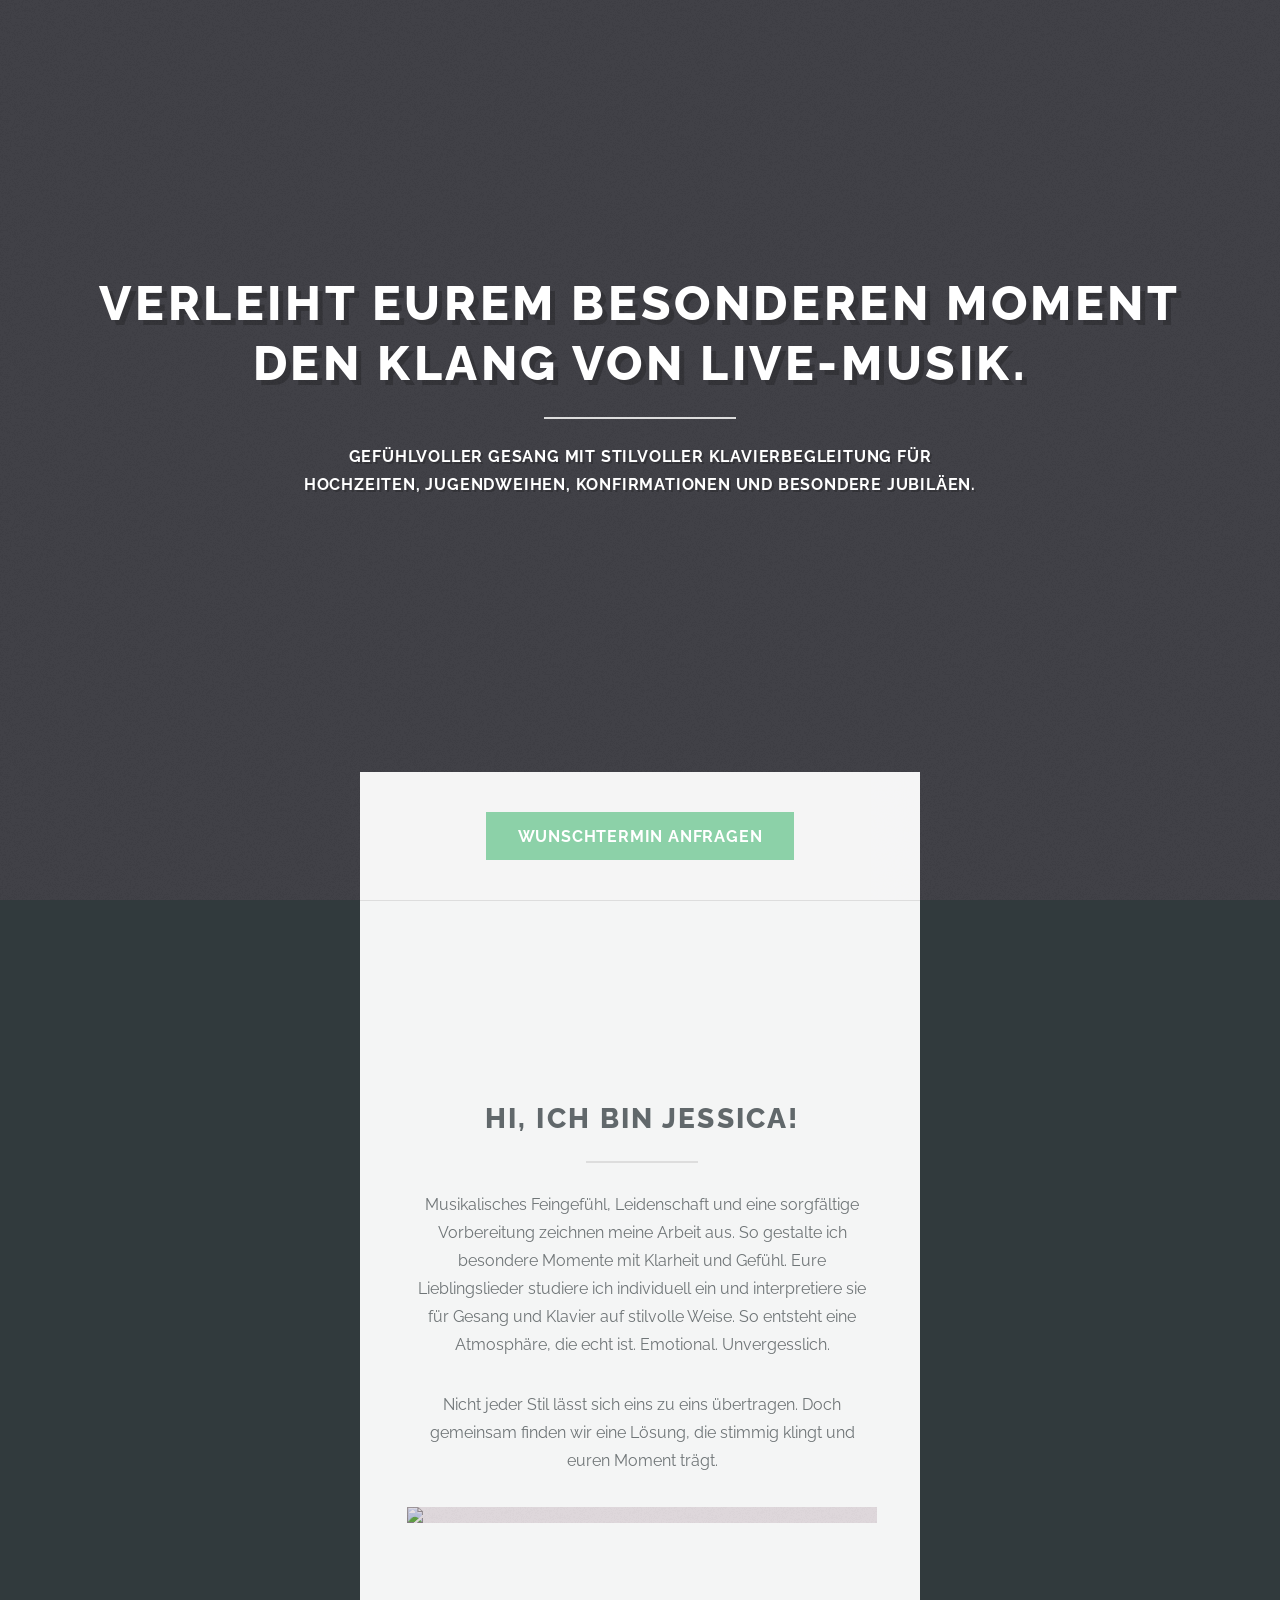
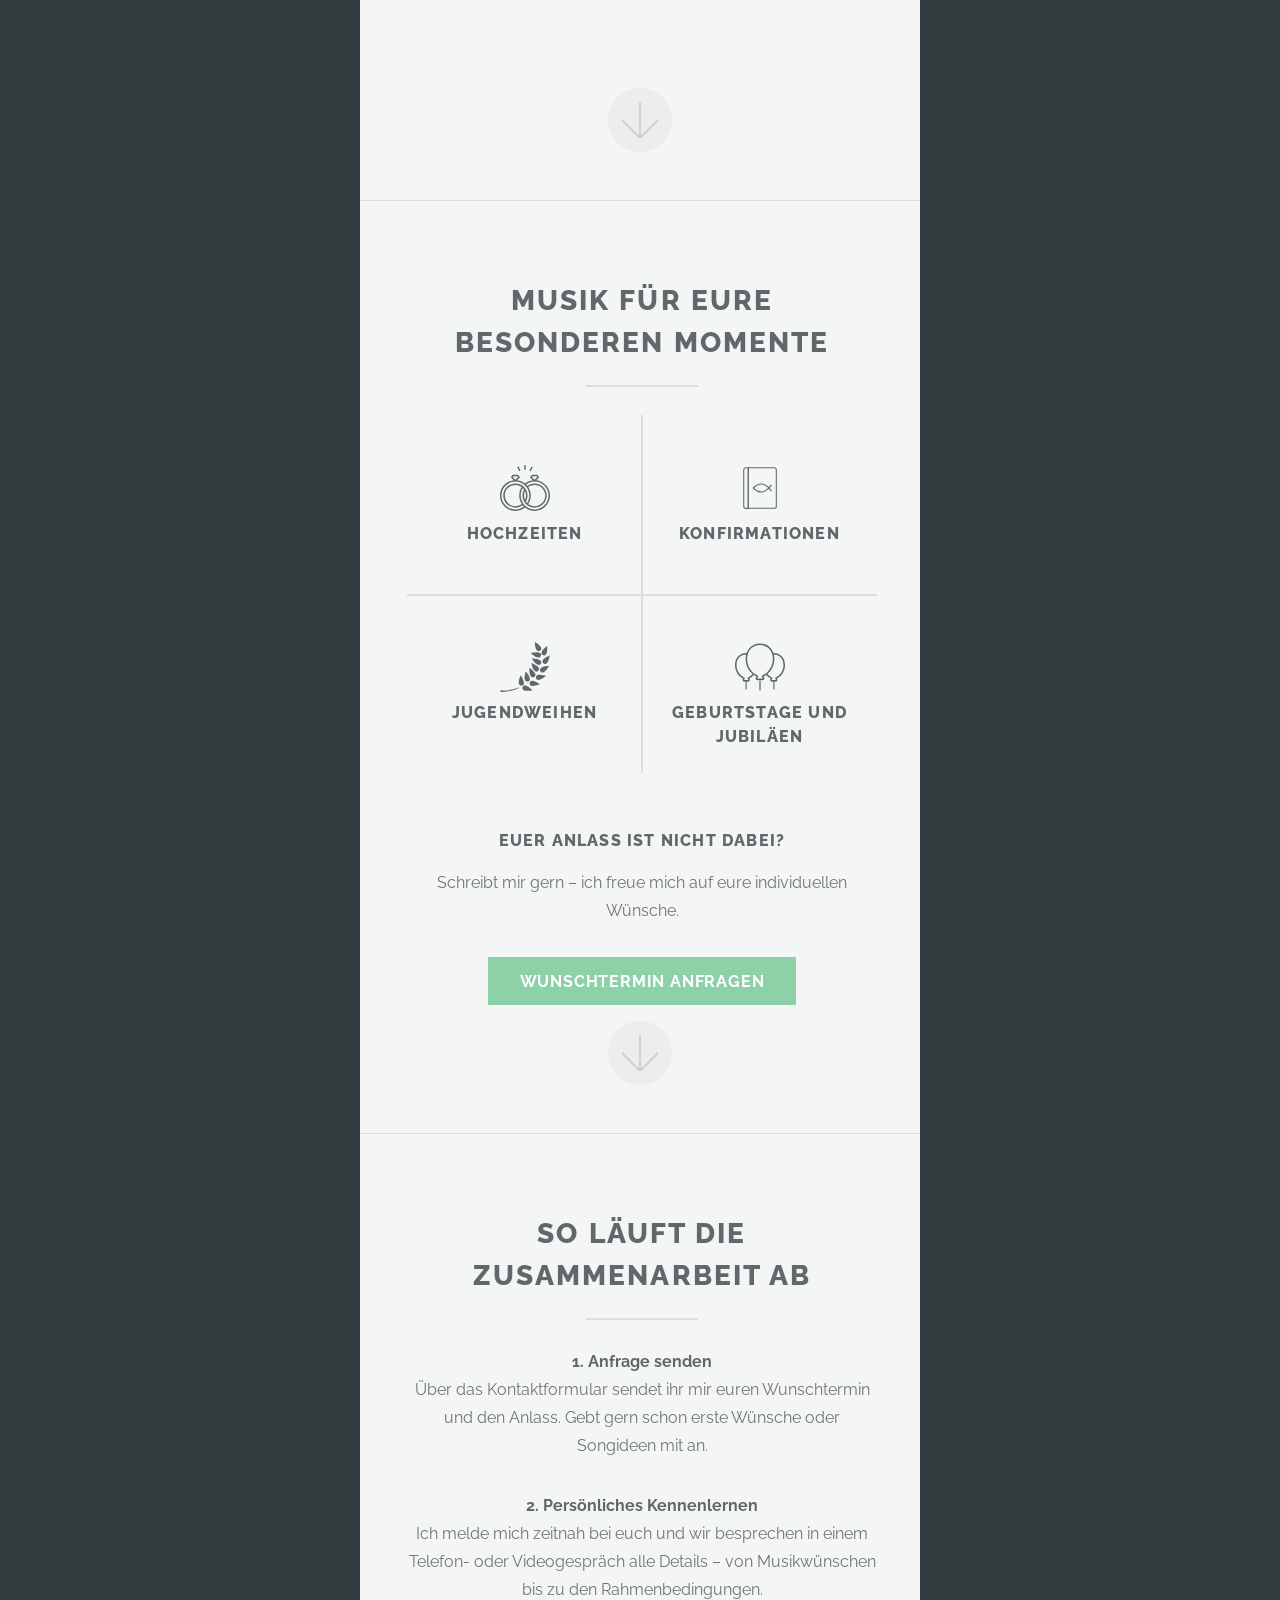
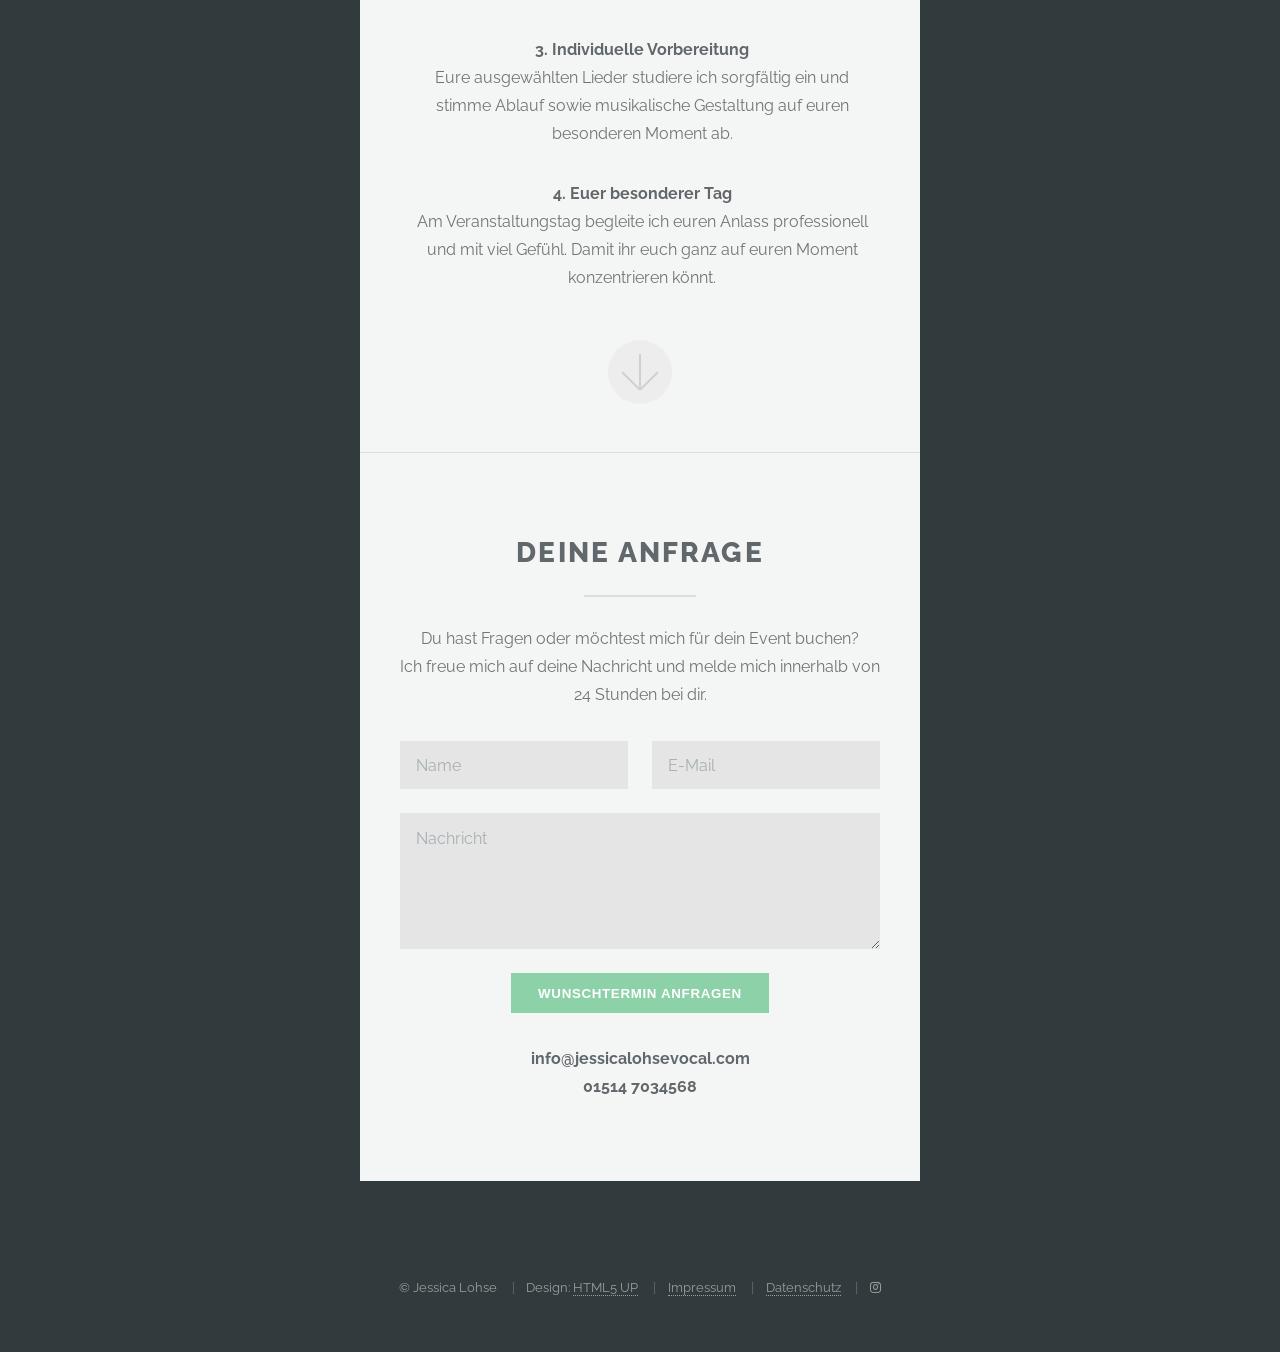
==== commit 0e086554: "Add files via upload" ====
--- a/index.html
+++ b/index.html
@@ -6,7 +6,7 @@
 -->
 <html>
 	<head>
-		<title>Highlights by HTML5 UP</title>
+		<title>jessicalohsevocal</title>
 		<meta charset="utf-8" />
 		<meta name="viewport" content="width=device-width, initial-scale=1, user-scalable=no" />
 		<link rel="stylesheet" href="assets/css/main.css" />
@@ -44,6 +44,7 @@
 						<p>
 							Nicht jeder Stil lässt sich eins zu eins übertragen. Doch gemeinsam finden wir eine Lösung, die stimmig klingt und euren Moment trägt.
 						</p>
+						<img class="image fit" src="own_images/aboutme_img_2.png"/>
 					</div>
 					<a href="#two" class="goto-next scrolly">Next</a>
 				</div>
@@ -252,11 +253,8 @@
 				<div class="container">
 					<header class="major">
 						<h2>Deine Anfrage</h2>
-						<p>
-							<strong>info@jessicalohsevocal.com</strong> <br>
-							<strong>01514 7034568</strong>
-						</p>
 					</header>
+					<p>Du hast Fragen oder möchtest mich für dein Event buchen? </br> Ich freue mich auf deine Nachricht und melde mich innerhalb von 24 Stunden bei dir.</p>
 					<form method="POST" action="https://api.web3forms.com/submit">
 						<input type="hidden" name="access_key" value="aa236742-1a58-4587-9220-09e4fc767506">
 						<div class="row gtr-uniform">
@@ -281,6 +279,10 @@
 							</div>
 						</div>
 					</form>
+					<p>
+							<strong>info@jessicalohsevocal.com</strong> <br>
+							<strong>01514 7034568</strong>
+						</p>
 				</div>
 				<footer>
 					<!-- <ul class="icons">
@@ -293,9 +295,9 @@
 					<ul class="copyright">
 						<li>&copy; Jessica Lohse</li>
 						<li>Design: <a href="http://html5up.net">HTML5 UP</a></li>
-						<li><a href="">Impressum</a></li>
-						<li><a href="">Datenschutz</a></li>
-													<li><a href="https://www.instagram.com/jessicalohse.vocal?igsh=ZjdveWV4OG1zZ3Jj" class="icon brands alt fa-instagram"><span class="label">Instagram</span></a></li>
+						<li><a href="impressum.html">Impressum</a></li>
+						<li><a href="datenschutz.html">Datenschutz</a></li>
+						<li><a href="#" class="icon brands alt fa-instagram"><span class="label">Instagram</span></a></li>
 
 					</ul>
 				</footer>
@@ -311,4 +313,4 @@
 			<script src="assets/js/main.js"></script>
 
 	</body>
-</html>
+</html>
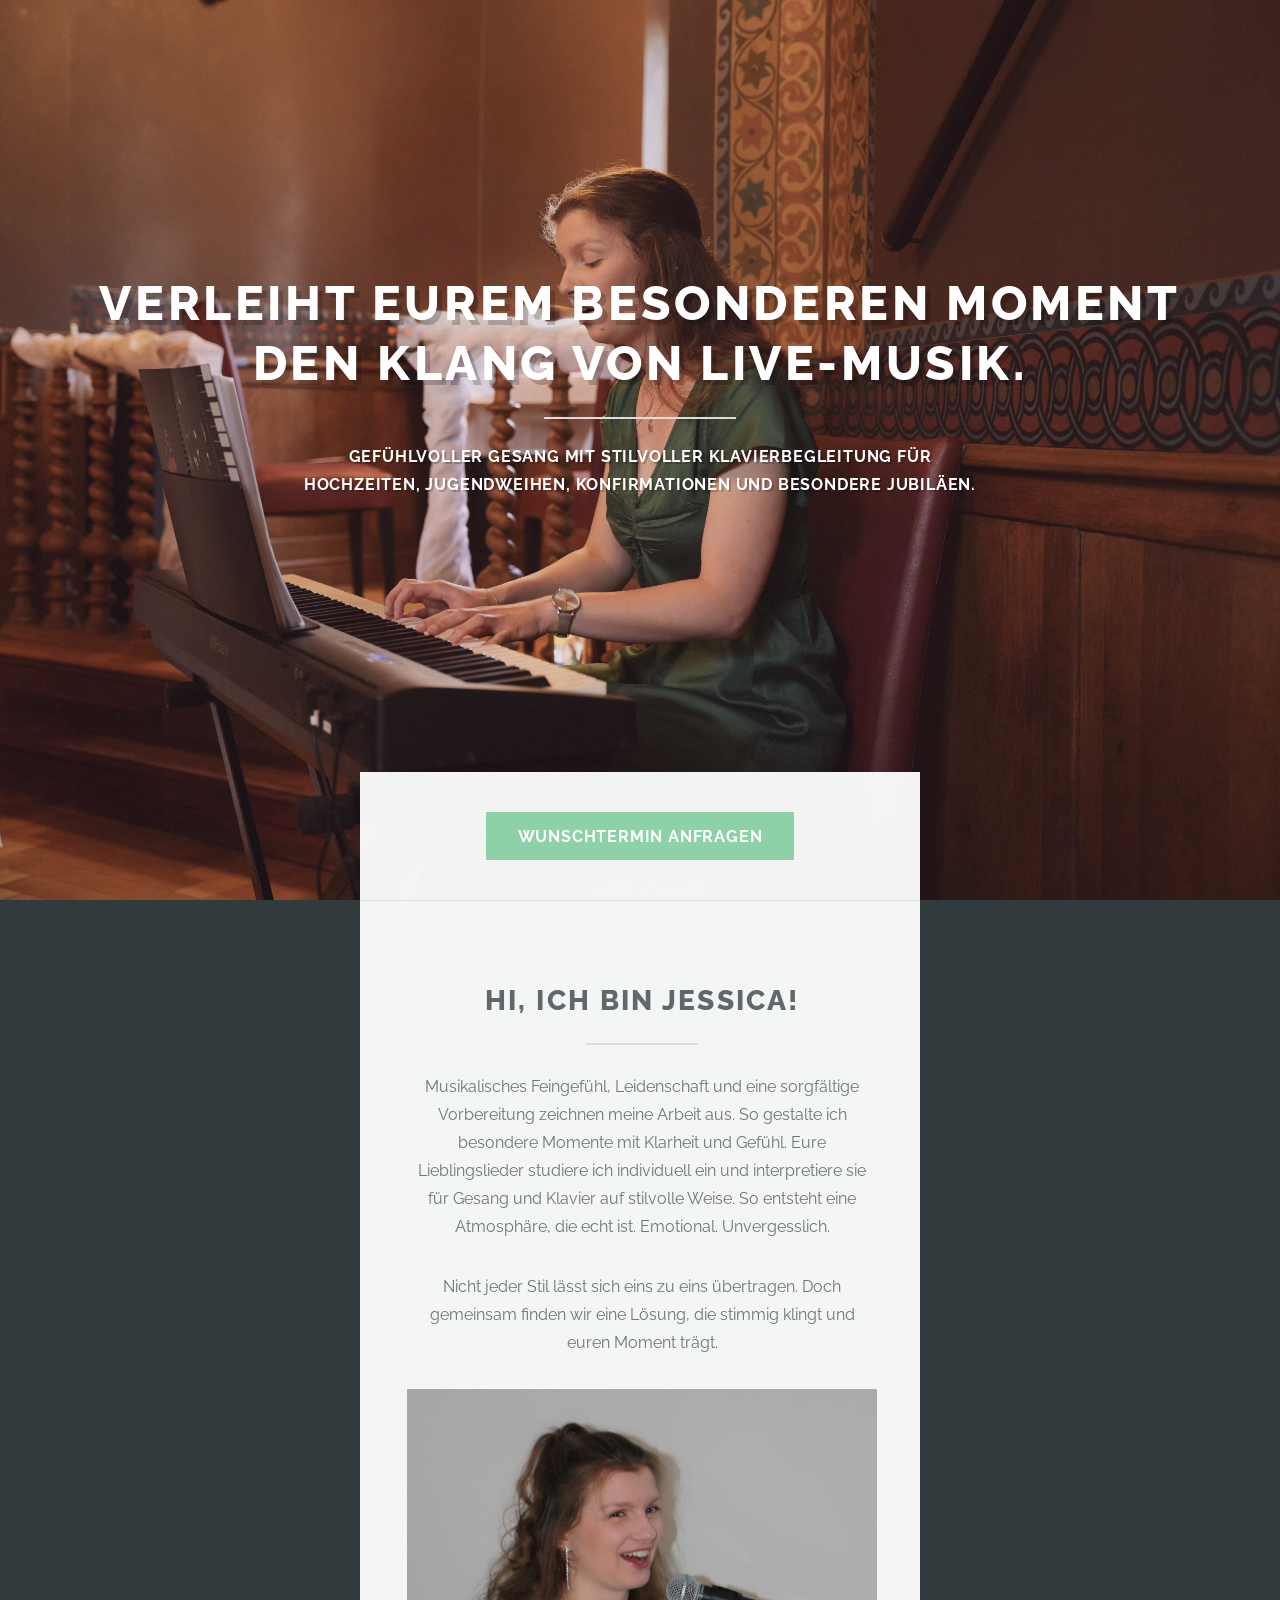
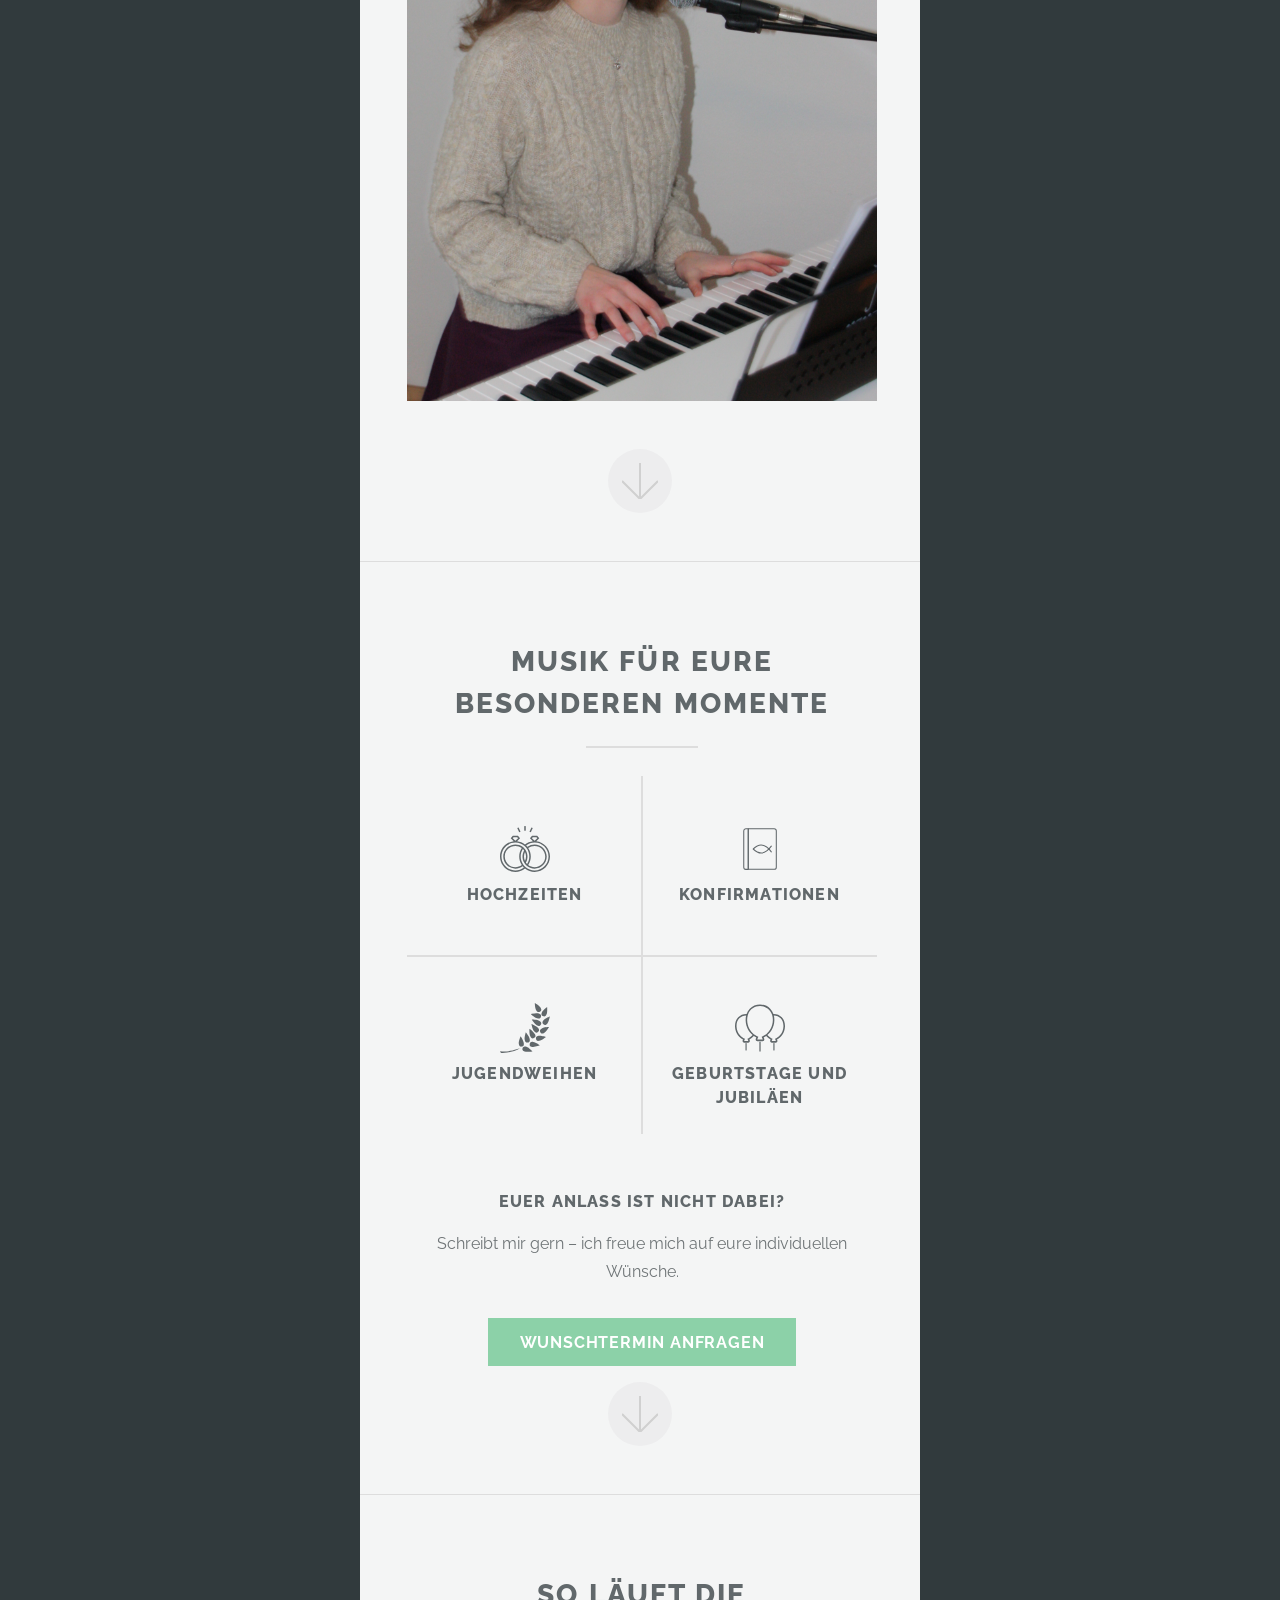
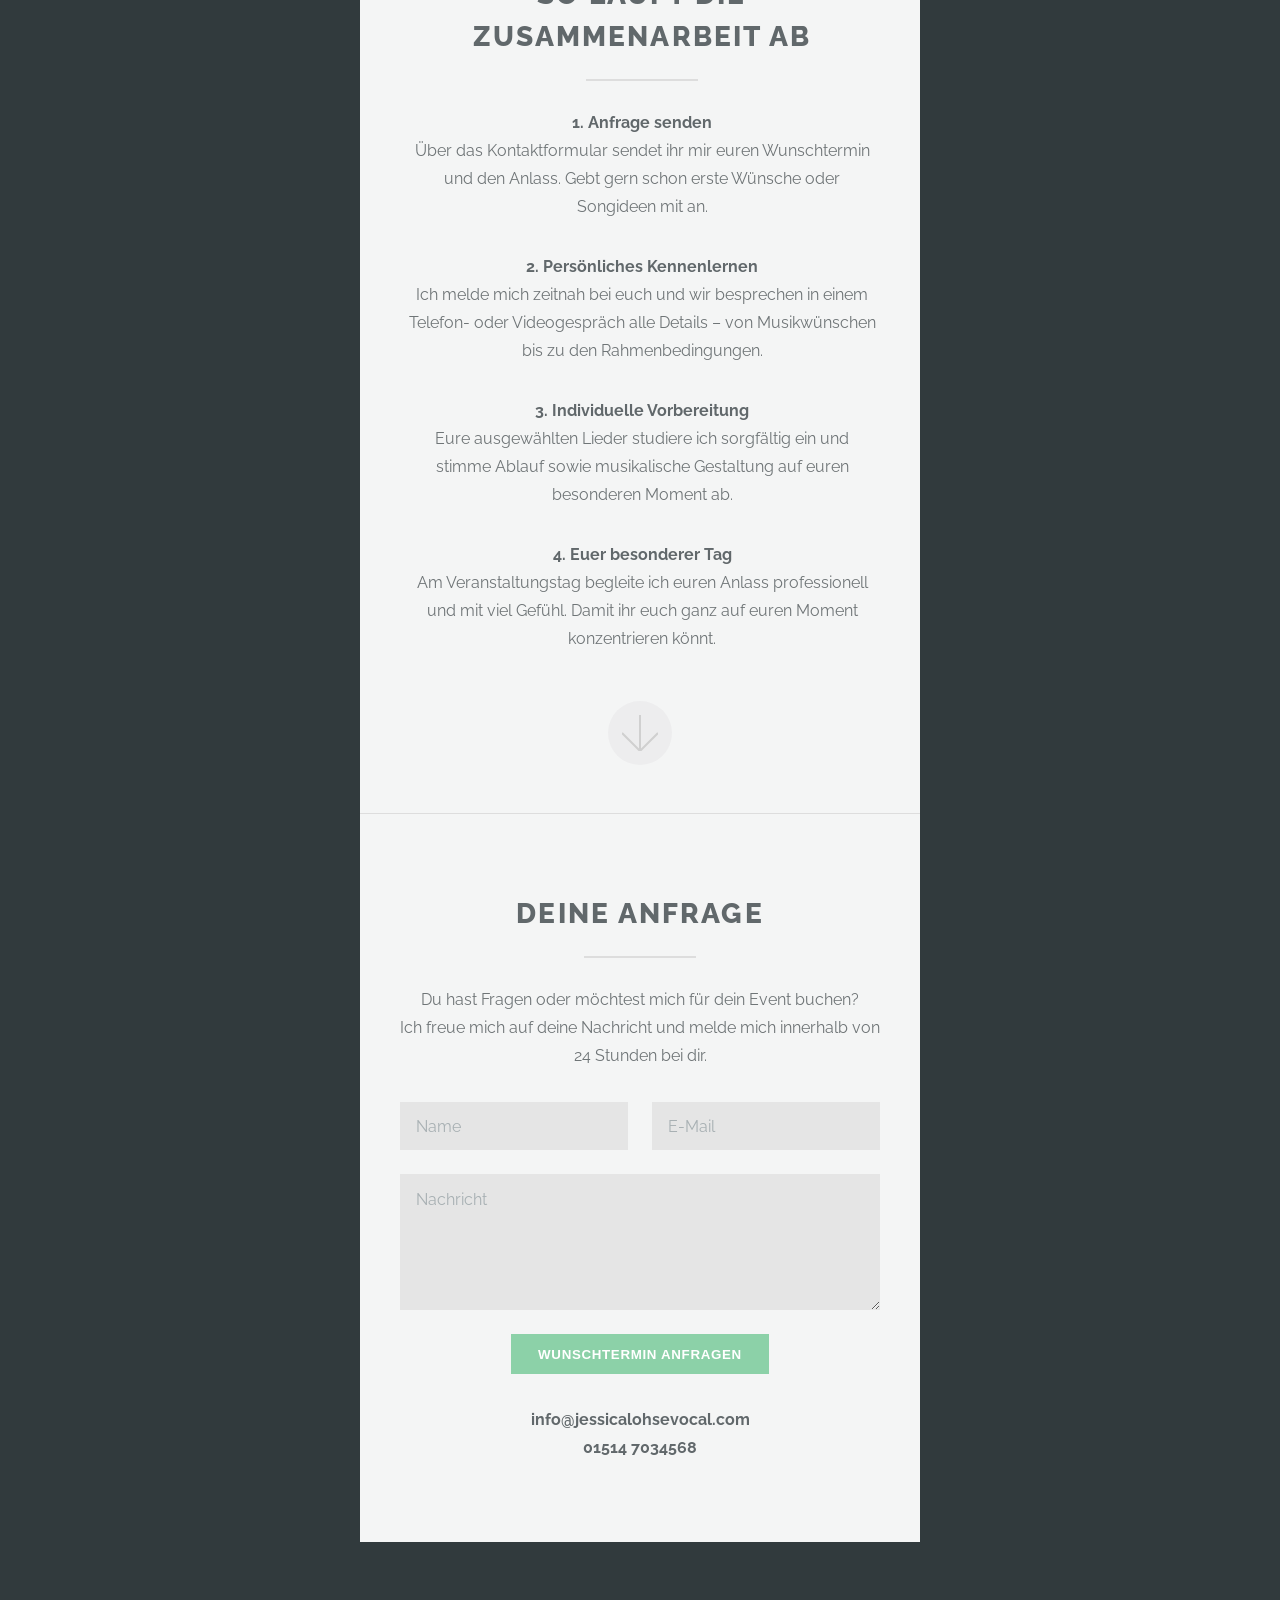
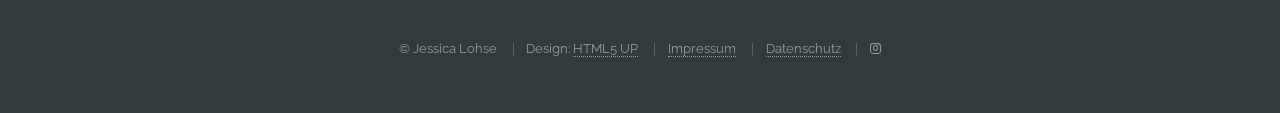
==== commit 7caaf9a5: "Update index.html" ====
--- a/index.html
+++ b/index.html
@@ -10,6 +10,7 @@
 		<meta charset="utf-8" />
 		<meta name="viewport" content="width=device-width, initial-scale=1, user-scalable=no" />
 		<link rel="stylesheet" href="assets/css/main.css" />
+        <meta name="google-site-verification" content=googleb2febf7d17955a2e.html />
 	</head>
 	<body class="is-preload">
 
@@ -313,4 +314,4 @@
 			<script src="assets/js/main.js"></script>
 
 	</body>
-</html>+</html>
--- a/assets/css/main.css
+++ b/assets/css/main.css
@@ -3008,11 +3008,11 @@
 		/* Header */
 
 			#header {
-				height: 80vh;
+				height: 100vh;
 			}
 
 				#header:after {
-					height: 80vh;
+					height: 100vh;
 				}
 
 				#header header {
@@ -3149,4 +3149,4 @@
 					padding: 0;
 				}
 
-	}+	}
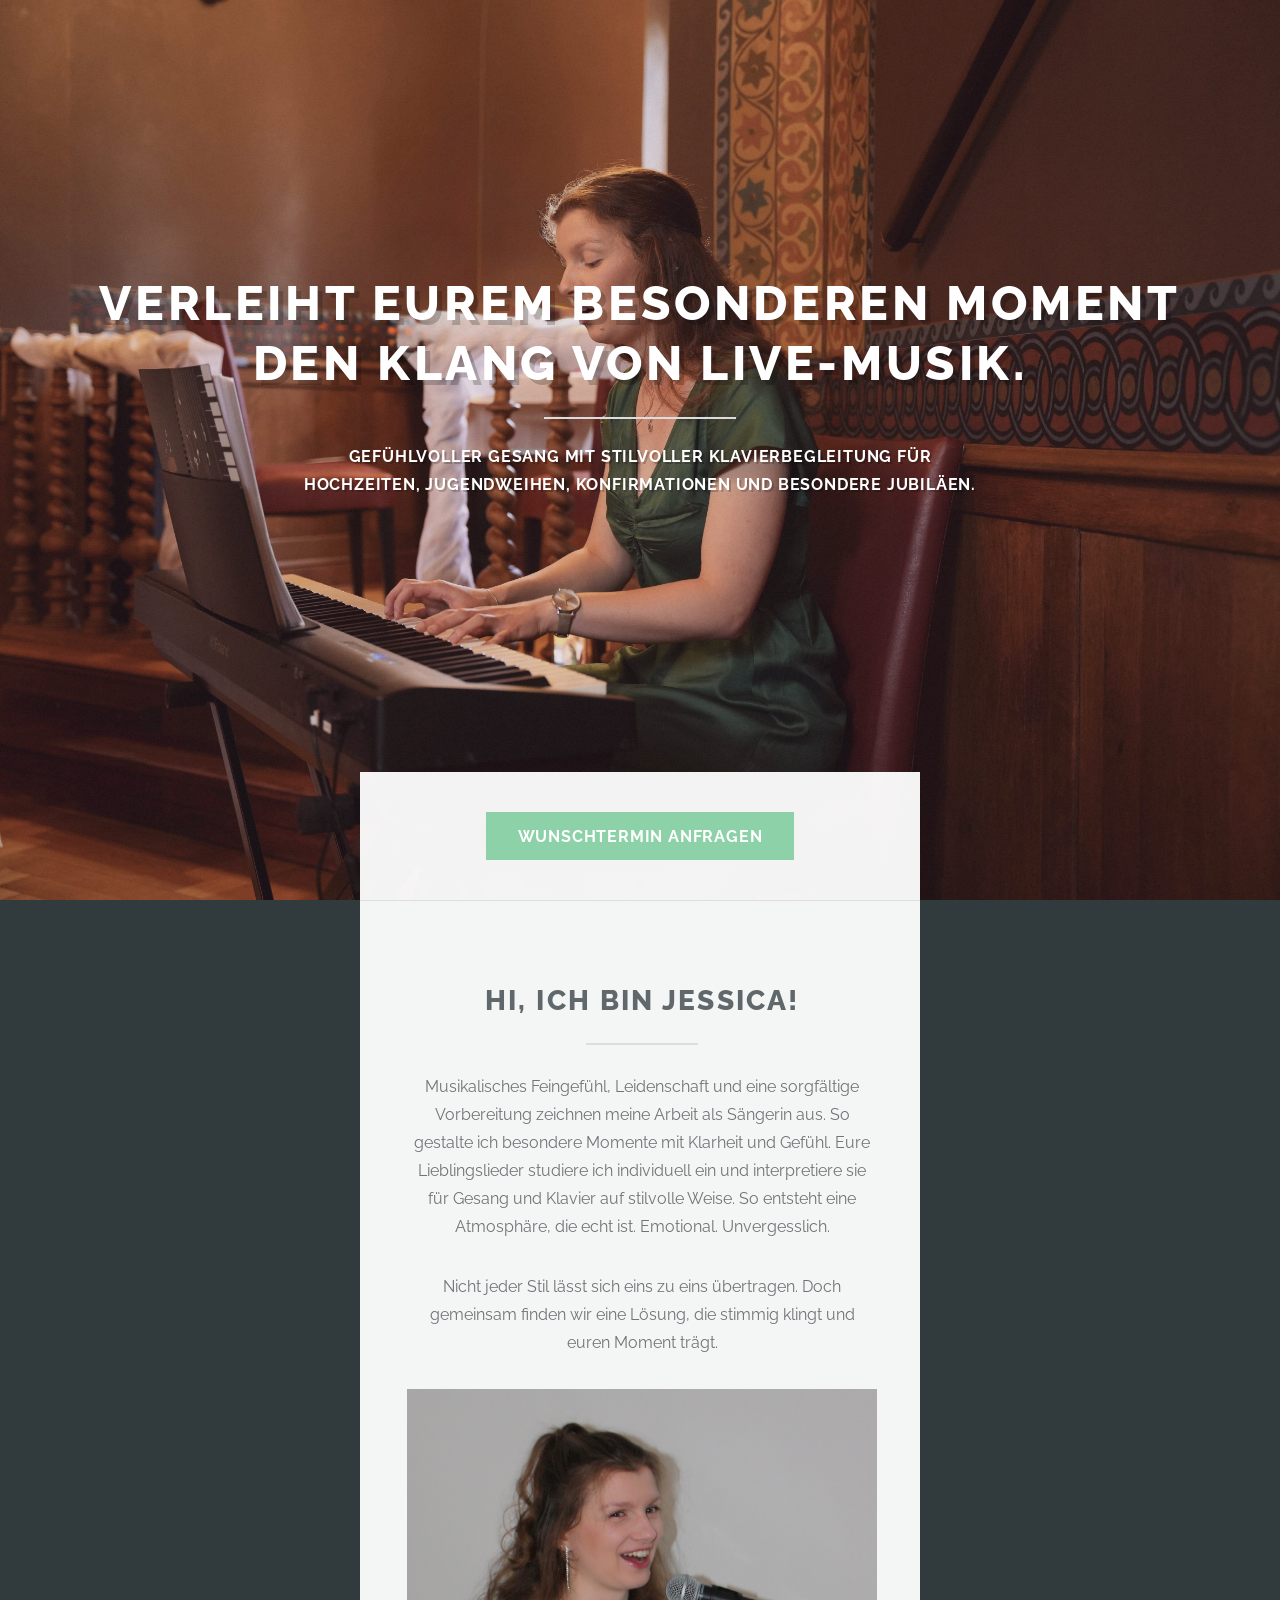
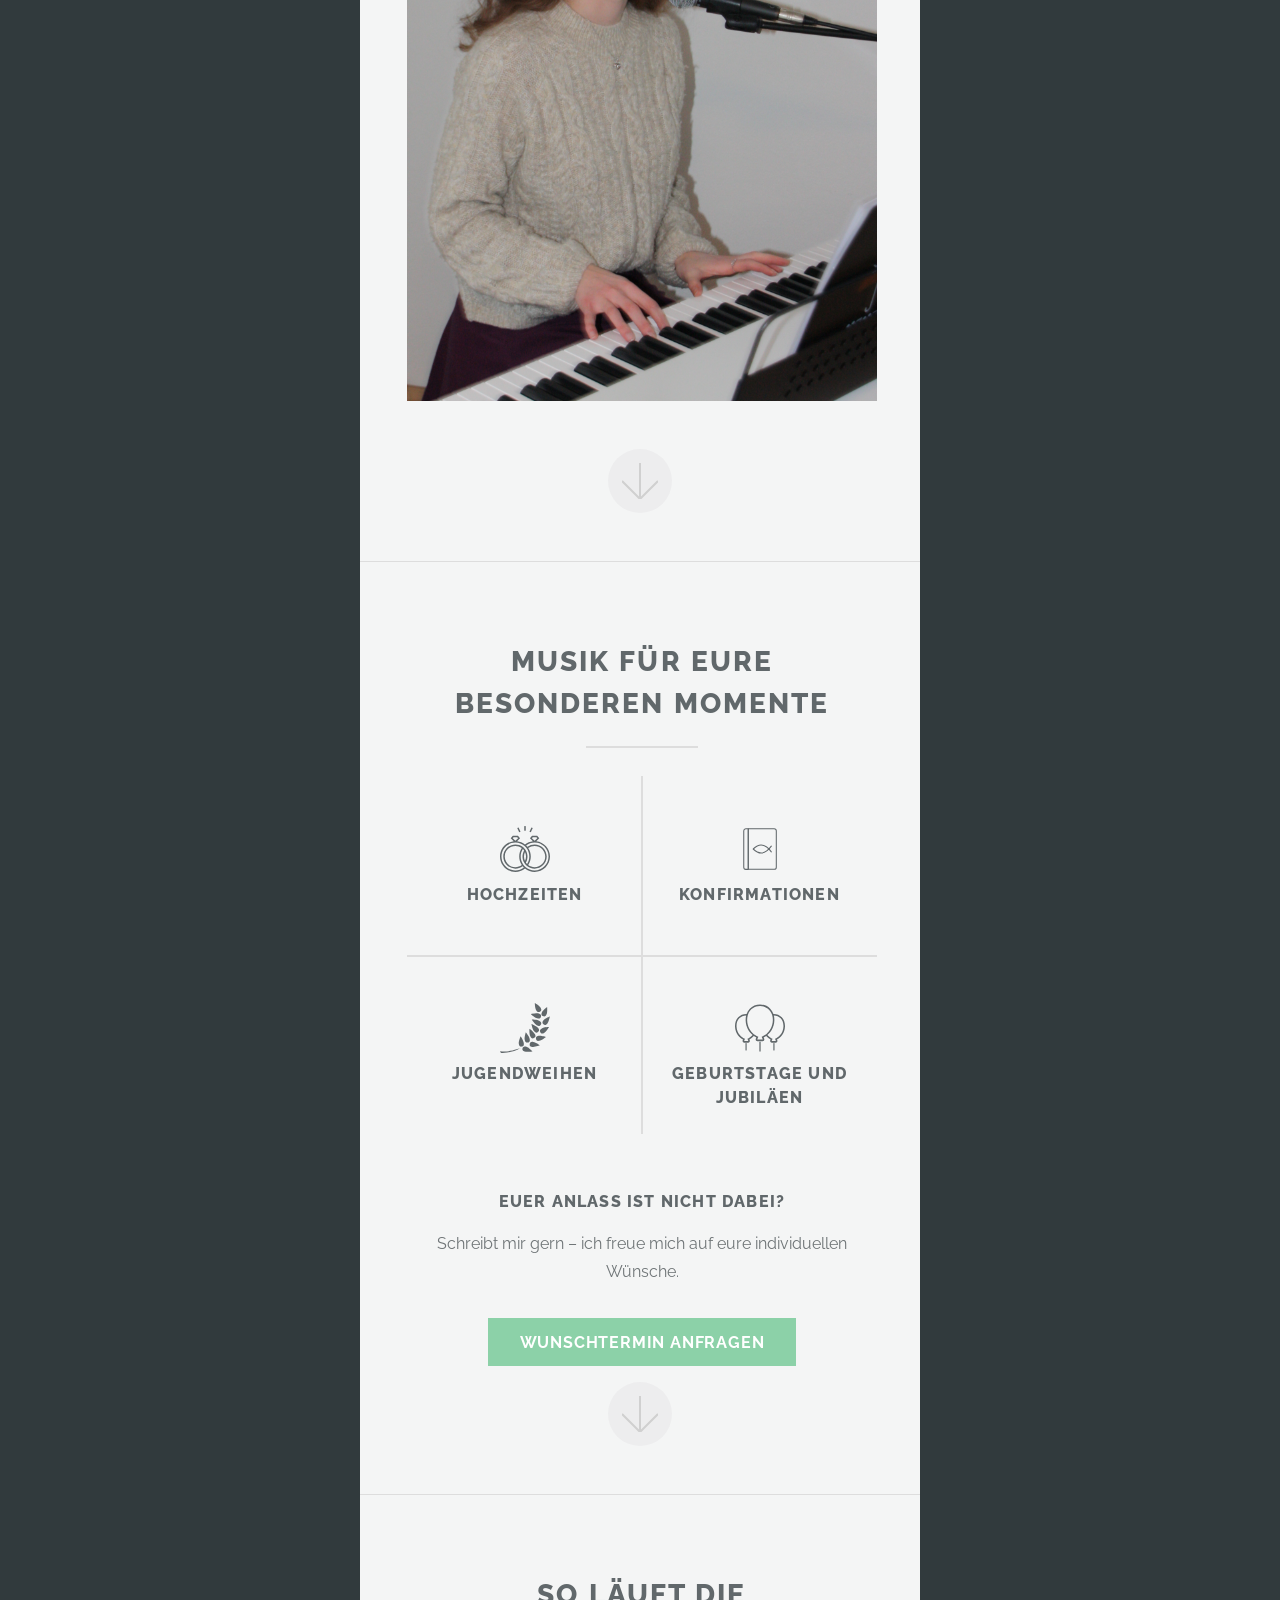
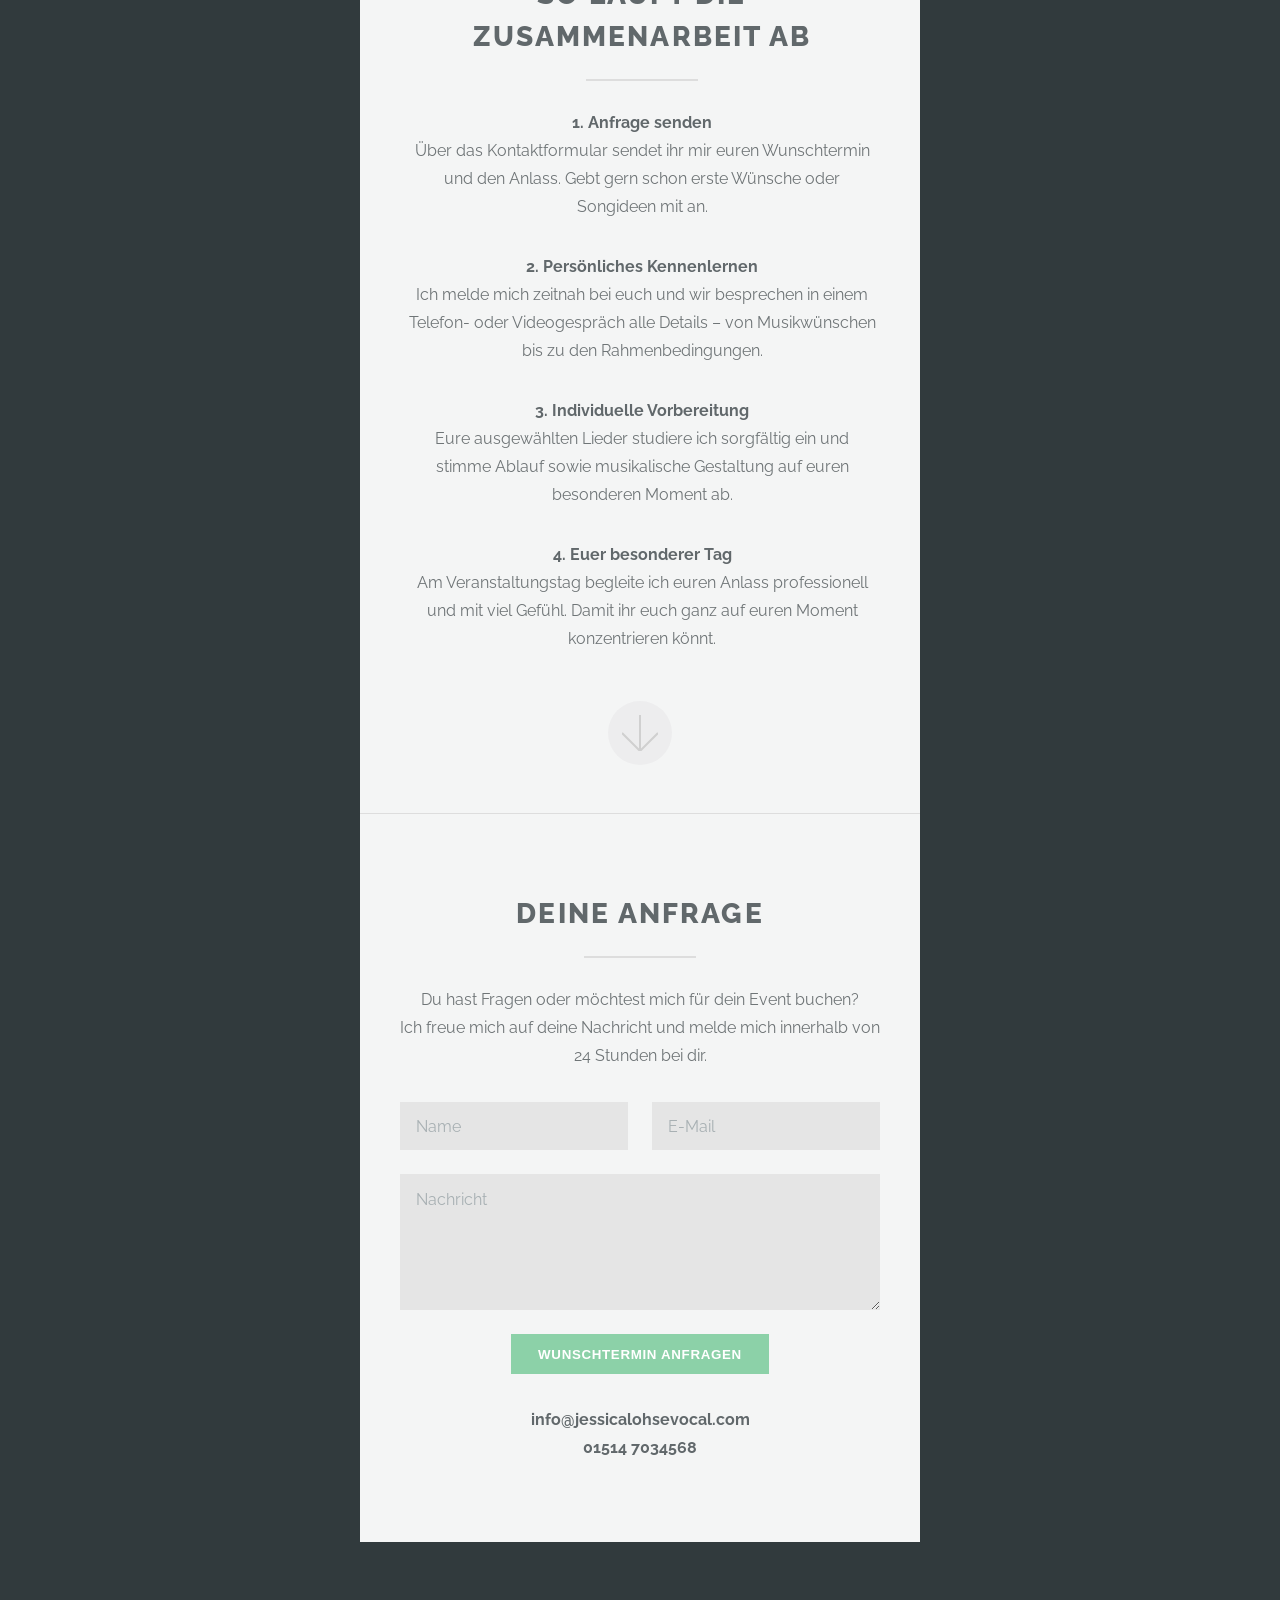
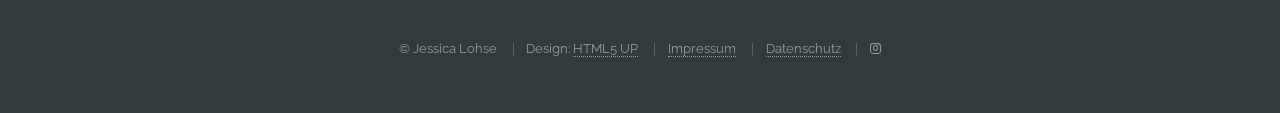
==== commit 1ee2b157: "Update index.html" ====
--- a/index.html
+++ b/index.html
@@ -6,11 +6,12 @@
 -->
 <html>
 	<head>
-		<title>jessicalohsevocal</title>
+		<title>Jessica Lohse|Live Sängerin für Hochzeit, Jugendweihe & Events</title>
 		<meta charset="utf-8" />
 		<meta name="viewport" content="width=device-width, initial-scale=1, user-scalable=no" />
 		<link rel="stylesheet" href="assets/css/main.css" />
-        <meta name="google-site-verification" content=googleb2febf7d17955a2e.html />
+        <meta name="google-site-verification" content="hXlbpzzn3kUwc0EHLxofZ8wyjiG0UIXbmf2xZ2E5MQQ" />
+		<meta name="description" content="Gefühlvoller Live-Gesang mit stilvoller Klavierbegleitung für Hochzeiten, Jugendweihen, Konfirmationen, Geburtstag, Jubiläen und besondere Anlässe. Jessica Lohse begleitet Ihre Feier als Sängerin im Raum Dresden, Dippoldiswalde, Glashütte und ganz Sachsen." />
 	</head>
 	<body class="is-preload">
 
@@ -40,7 +41,7 @@
 							<h2>Hi, ich bin Jessica!</h2>
 						</header>
 						<p>
-							Musikalisches Feingefühl, Leidenschaft und eine sorgfältige Vorbereitung zeichnen meine Arbeit aus. So gestalte ich besondere Momente mit Klarheit und Gefühl. Eure Lieblingslieder studiere ich individuell ein und interpretiere sie für Gesang und Klavier auf stilvolle Weise. So entsteht eine Atmosphäre, die echt ist. Emotional. Unvergesslich.
+							Musikalisches Feingefühl, Leidenschaft und eine sorgfältige Vorbereitung zeichnen meine Arbeit als Sängerin aus. So gestalte ich besondere Momente mit Klarheit und Gefühl. Eure Lieblingslieder studiere ich individuell ein und interpretiere sie für Gesang und Klavier auf stilvolle Weise. So entsteht eine Atmosphäre, die echt ist. Emotional. Unvergesslich.
 						</p>
 						<p>
 							Nicht jeder Stil lässt sich eins zu eins übertragen. Doch gemeinsam finden wir eine Lösung, die stimmig klingt und euren Moment trägt.
